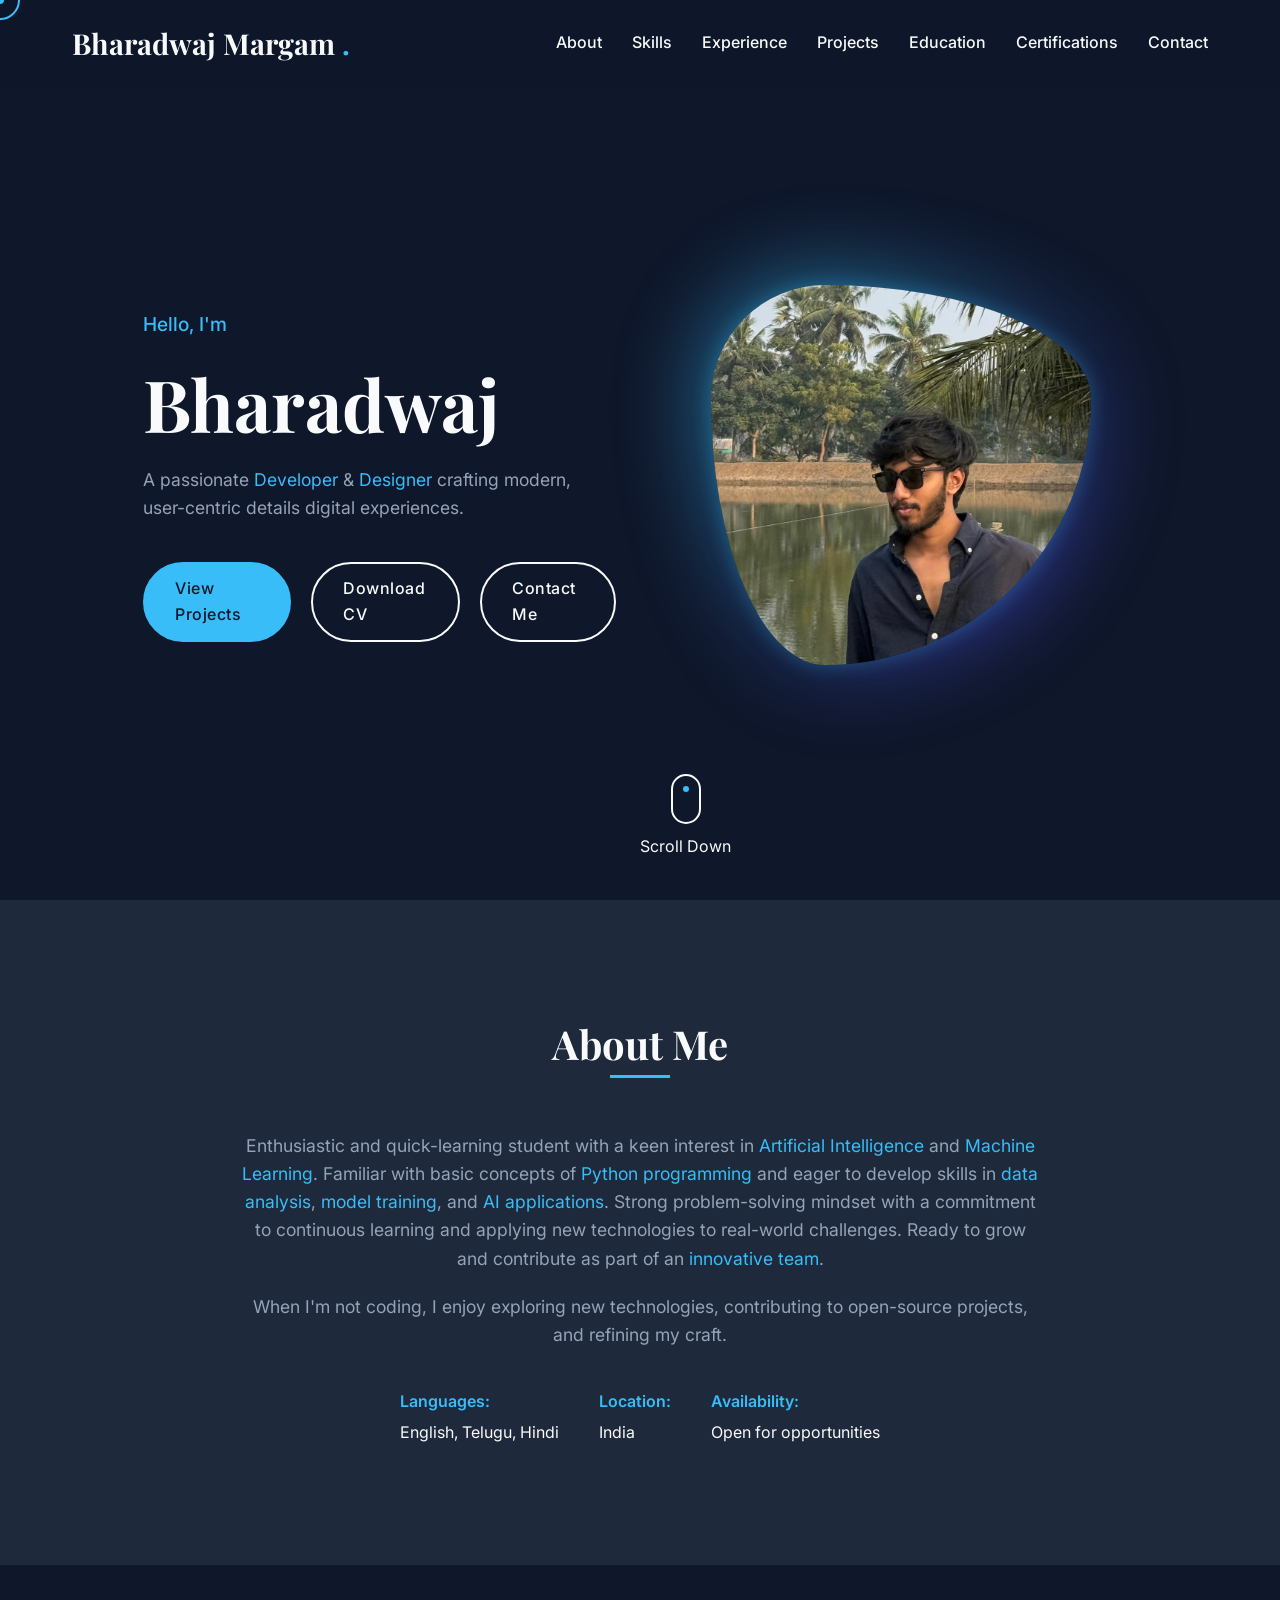
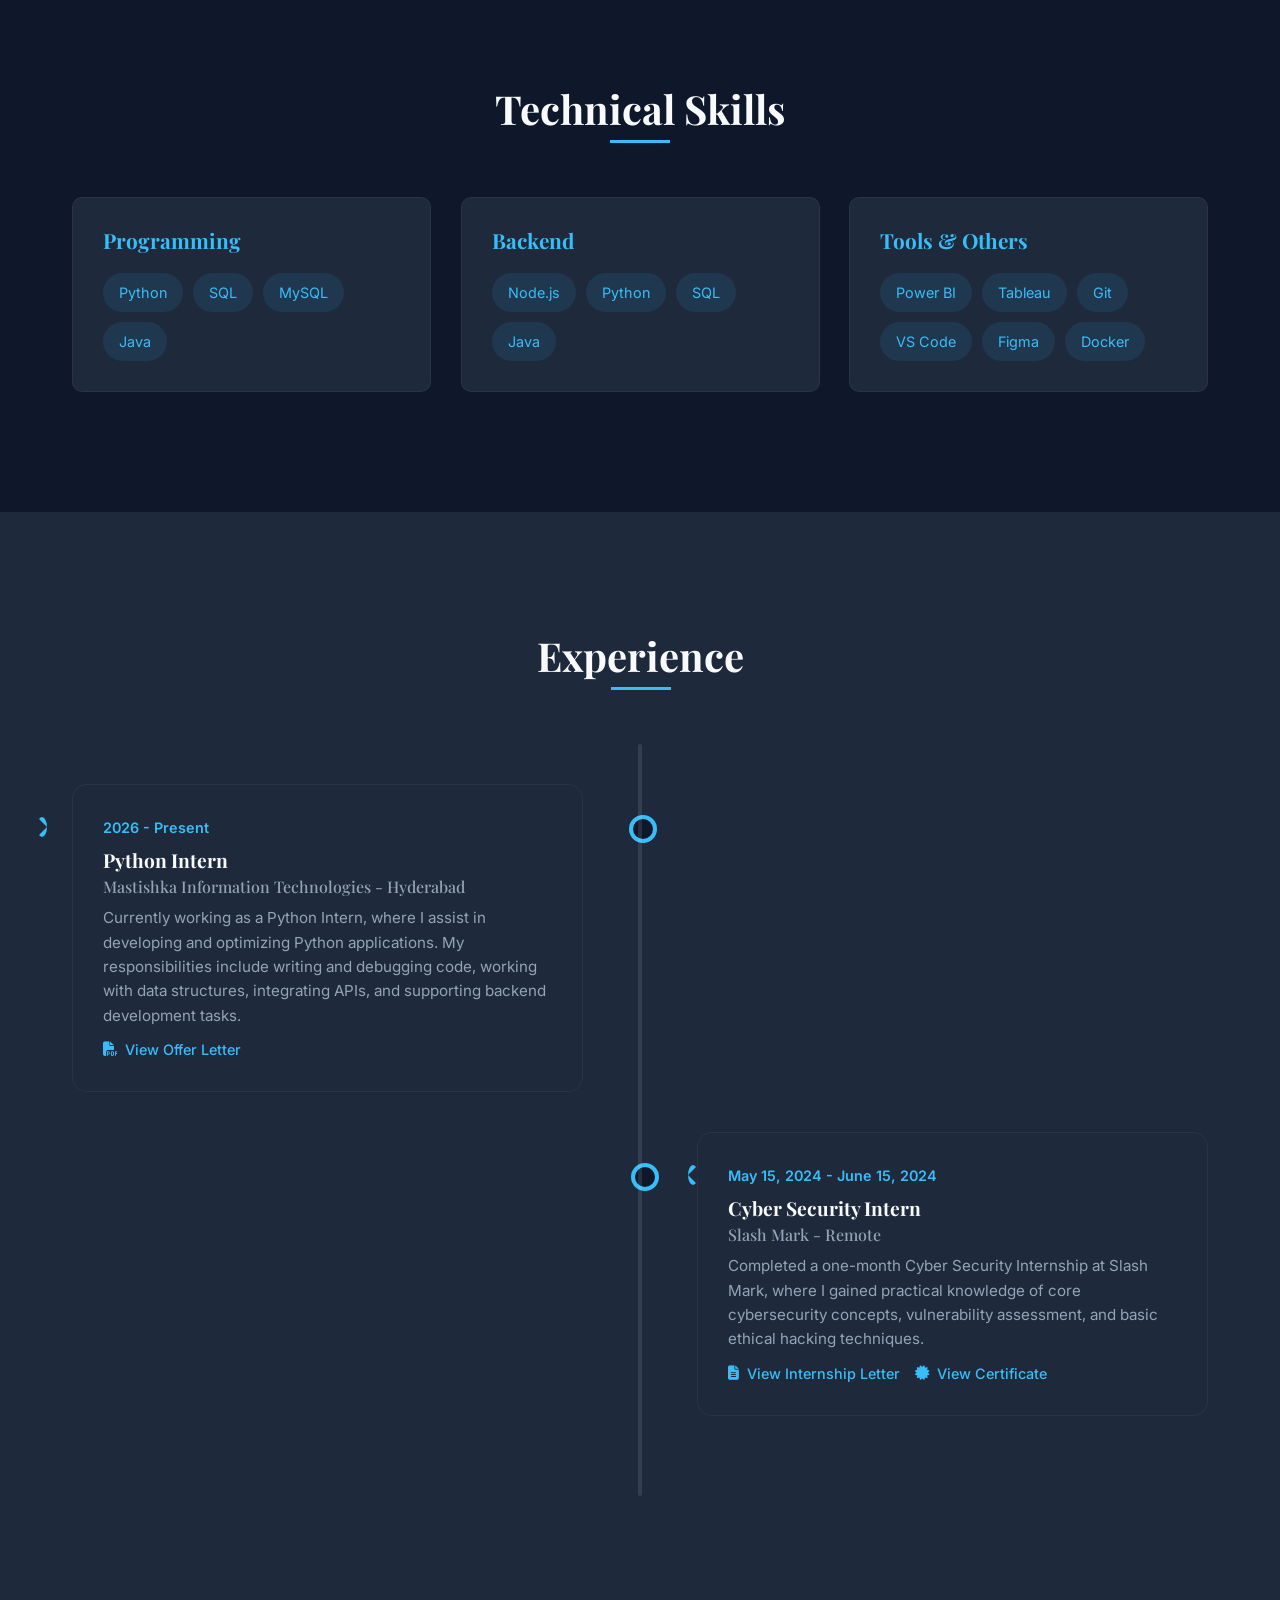
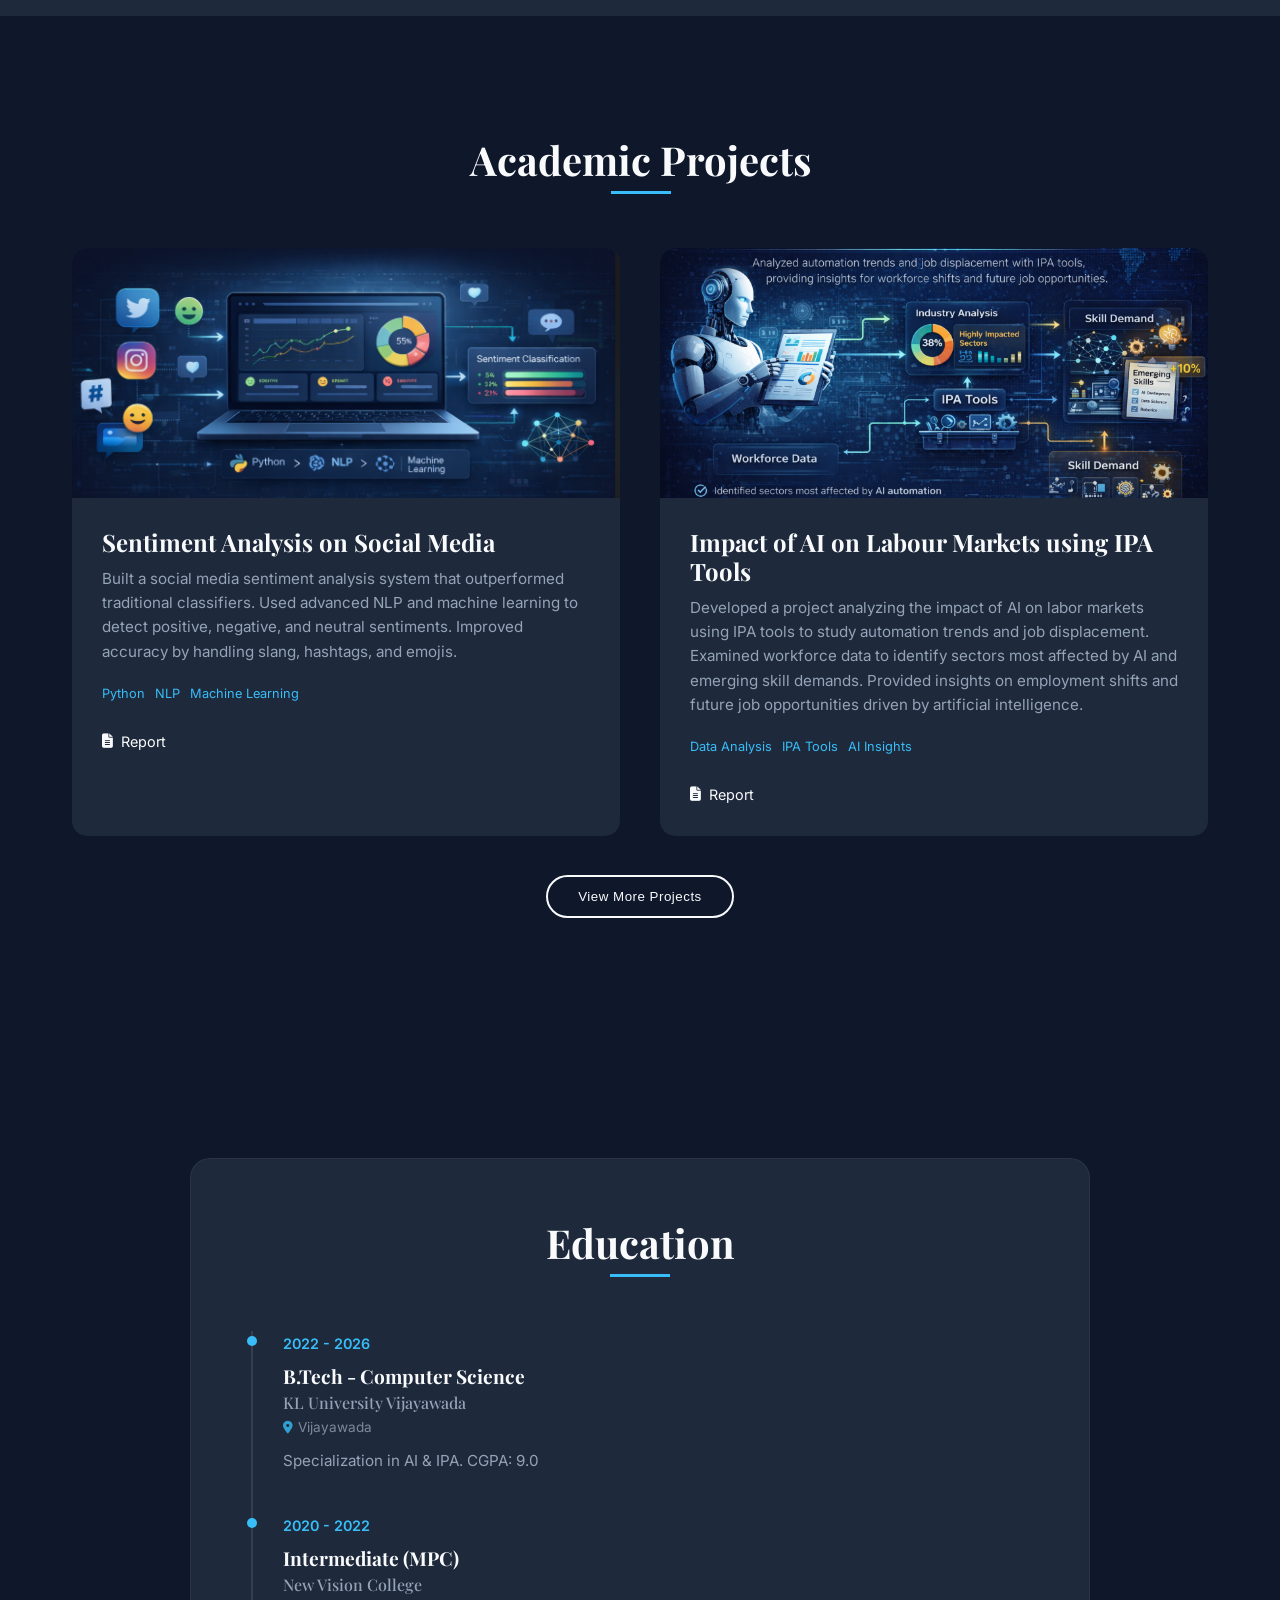
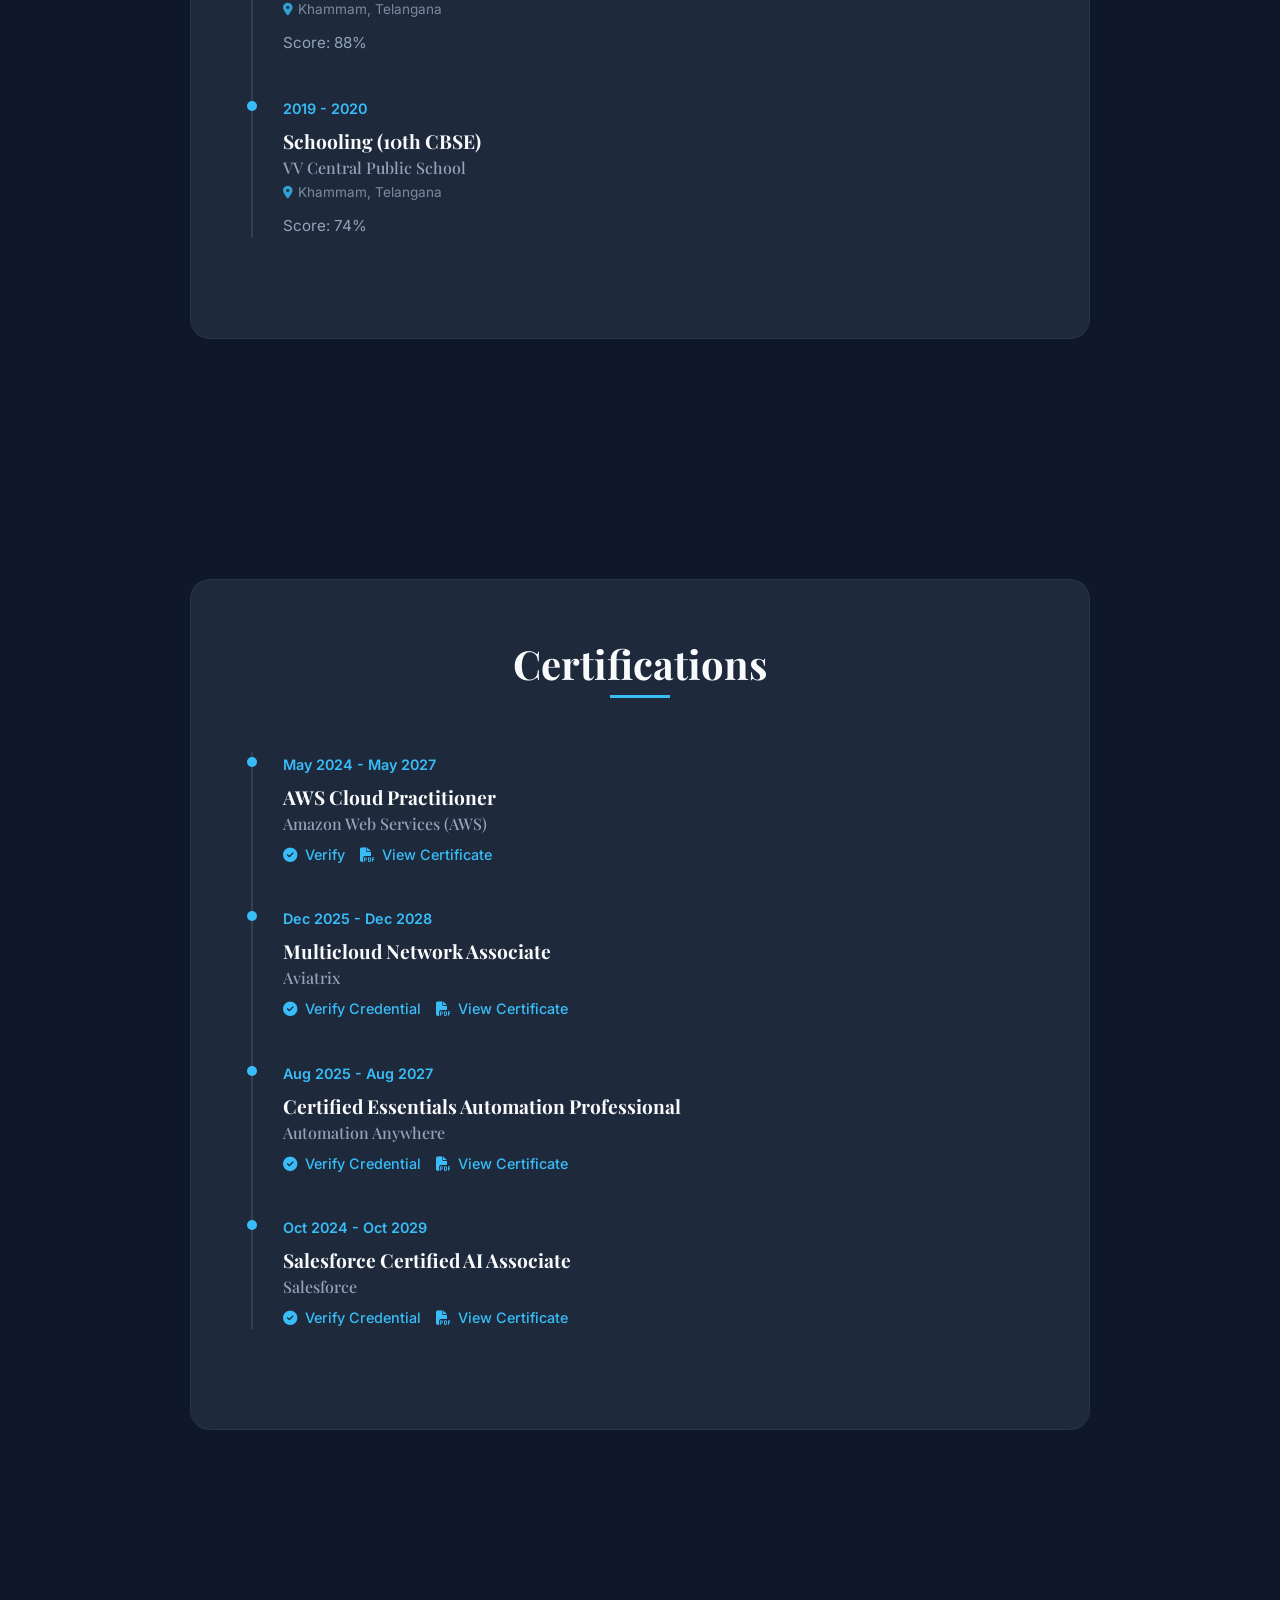
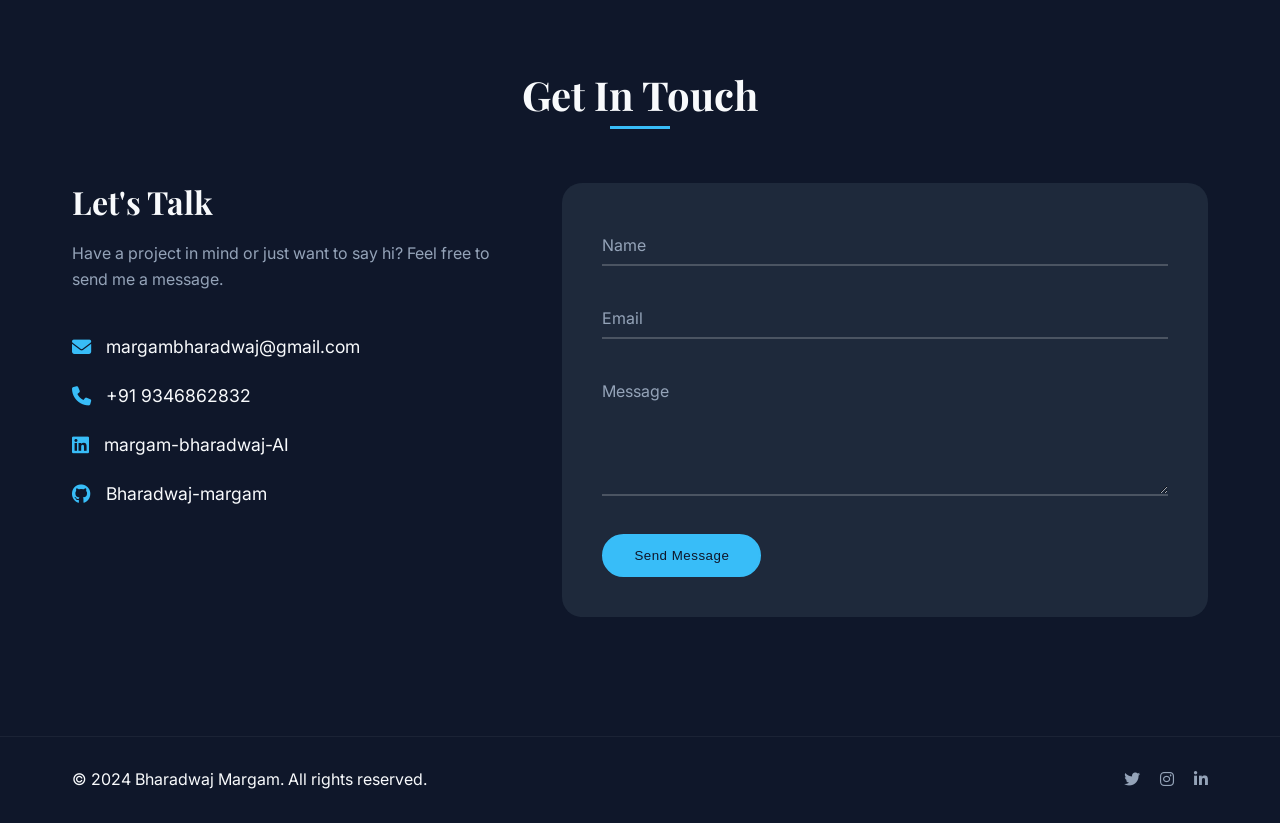
==== index.html @ 5efdd894 "Update mobile responsiveness, spacing, and header sizing" ====
<!DOCTYPE html>
<html lang="en">

<head>
    <meta charset="UTF-8">
    <meta name="viewport" content="width=device-width, initial-scale=1.0">
    <title>Bharadwaj | Portfolio</title>
    <meta name="description" content="Portfolio of Bharadwaj - Web Developer & Designer">

    <!-- Fonts -->
    <link rel="preconnect" href="https://fonts.googleapis.com">
    <link rel="preconnect" href="https://fonts.gstatic.com" crossorigin>
    <link
        href="https://fonts.googleapis.com/css2?family=Inter:wght@300;400;500;600;700&family=Playfair+Display:ital,wght@0,400;0,600;0,700;1,400&display=swap"
        rel="stylesheet">

    <!-- Icons -->
    <link rel="stylesheet" href="https://cdnjs.cloudflare.com/ajax/libs/font-awesome/6.4.0/css/all.min.css">

    <!-- Styles -->
    <link rel="stylesheet" href="style.css">
</head>

<body>
    <!-- Cursor Follower -->
    <div class="cursor-dot" data-cursor-dot></div>
    <div class="cursor-outline" data-cursor-outline></div>

    <!-- Header -->
    <header class="header">
        <div class="container">
            <a href="#hero" class="logo">Bharadwaj Margam <span class="dot">.</span></a>

            <nav class="navbar">
                <ul class="nav-list">
                    <li><a href="#about" class="nav-link">About</a></li>
                    <li><a href="#skills" class="nav-link">Skills</a></li>
                    <li><a href="#experience" class="nav-link">Experience</a></li>
                    <li><a href="#projects" class="nav-link">Projects</a></li>
                    <li><a href="#education" class="nav-link">Education</a></li>
                    <li><a href="#certifications" class="nav-link">Certifications</a></li>
                    <li><a href="#contact" class="nav-link contact-btn">Contact</a></li>
                </ul>
            </nav>

            <button class="menu-toggle" aria-label="Toggle navigation">
                <span class="bar"></span>
                <span class="bar"></span>
                <span class="bar"></span>
            </button>
        </div>
    </header>

    <main>
        <!-- Hero Section -->
        <section id="hero" class="hero section">
            <div class="container">
                <div class="hero-content animate-on-scroll">
                    <p class="hero-subtitle">Hello, I'm</p>
                    <h1 class="hero-title">Bharadwaj</h1>
                    <p class="hero-description">
                        A passionate <span class="highlight">Developer</span> & <span class="highlight">Designer</span>
                        crafting modern, user-centric details digital experiences.
                    </p>
                    <div class="hero-buttons">
                        <a href="#projects" class="btn btn-primary">View Projects</a>
                        <a href="cv.pdf" download class="btn btn-secondary">Download CV</a>
                        <a href="#contact" class="btn btn-secondary">Contact Me</a>
                    </div>
                </div>
                <div class="hero-image-wrapper animate-on-scroll delay-200">
                    <div class="hero-image-container">
                        <div class="hero-shape"></div>
                        <img src="profile.jpg.jpeg" alt="Bharadwaj" class="hero-img">
                    </div>
                </div>
            </div>

            <a href="#about" class="scroll-down animate-on-scroll delay-400">
                <span class="mouse">
                    <span class="wheel"></span>
                </span>
                <span class="text">Scroll Down</span>
            </a>
        </section>

        <!-- About Section -->
        <section id="about" class="about section">
            <div class="container">
                <h2 class="section-title animate-on-scroll">About Me</h2>
                <div class="about-content animate-on-scroll delay-200">
                    <div class="about-text">
                        <p>
                            Enthusiastic and quick-learning student with a keen interest in <span
                                class="highlight">Artificial Intelligence</span> and
                            <span class="highlight">Machine Learning</span>. Familiar with basic concepts of <span
                                class="highlight">Python programming</span> and eager to develop
                            skills in <span class="highlight">data analysis</span>, <span class="highlight">model
                                training</span>, and <span class="highlight">AI applications</span>. Strong
                            problem-solving mindset with a commitment to
                            continuous learning and applying new technologies to real-world challenges. Ready to grow
                            and contribute as part of
                            an <span class="highlight">innovative team</span>.
                        </p>
                        <p>
                            When I'm not coding, I enjoy exploring new technologies, contributing to open-source
                            projects, and refining my craft.
                        </p>

                        <div class="personal-details">
                            <div class="detail-item">
                                <span class="label">Languages:</span>
                                <span class="value">English, Telugu, Hindi</span>
                            </div>
                            <div class="detail-item">
                                <span class="label">Location:</span>
                                <span class="value">India</span>
                            </div>
                            <div class="detail-item">
                                <span class="label">Availability:</span>
                                <span class="value">Open for opportunities</span>
                            </div>
                        </div>
                    </div>
                </div>
            </div>
        </section>

        <!-- Skills Section -->
        <section id="skills" class="skills section">
            <div class="container">
                <h2 class="section-title animate-on-scroll">Technical Skills</h2>
                <div class="skills-grid">
                    <!-- Tech Stack Categories -->
                    <div class="skill-category animate-on-scroll delay-100">
                        <h3>Programming</h3>
                        <div class="skill-tags">
                            <span>Python</span>
                            <span>SQL</span>
                            <span>MySQL</span>
                            <span>Java</span>
                        </div>
                    </div>

                    <div class="skill-category animate-on-scroll delay-200">
                        <h3>Backend</h3>
                        <div class="skill-tags">
                            <span>Node.js</span>
                            <span>Python</span>
                            <span>SQL</span>
                            <span>Java</span>
                        </div>
                    </div>

                    <div class="skill-category animate-on-scroll delay-300">
                        <h3>Tools & Others</h3>
                        <div class="skill-tags">
                            <span>Power BI</span>
                            <span>Tableau</span>
                            <span>Git</span>
                            <span>VS Code</span>
                            <span>Figma</span>
                            <span>Docker</span>
                        </div>
                    </div>
                </div>
            </div>
        </section>

        <!-- Experience Section -->
        <section id="experience" class="experience section">
            <div class="container">
                <h2 class="section-title animate-on-scroll">Experience</h2>
                <div class="timeline centered-timeline">
                    <!-- Experience 1 -->
                    <div class="timeline-item left animate-on-scroll delay-100">
                        <span class="year">2026 - Present</span>
                        <h3>Python Intern</h3>
                        <h4>Mastishka Information Technologies - Hyderabad</h4>
                        <p>
                            Currently working as a Python Intern, where I assist in developing and optimizing Python
                            applications. My responsibilities include writing and debugging code, working with data
                            structures, integrating APIs, and supporting backend development tasks.
                        </p>
                        <div class="cert-links">
                            <a href="offer_letter.pdf" target="_blank" class="cert-link"><i class="fas fa-file-pdf"></i>
                                View Offer Letter</a>
                        </div>
                    </div>

                    <!-- Experience 2 -->
                    <div class="timeline-item right animate-on-scroll delay-200">
                        <span class="year">May 15, 2024 - June 15, 2024</span>
                        <h3>Cyber Security Intern</h3>
                        <h4>Slash Mark - Remote</h4>
                        <p>
                            Completed a one-month Cyber Security Internship at Slash Mark, where I gained practical
                            knowledge of core cybersecurity concepts, vulnerability assessment, and basic ethical
                            hacking techniques.
                        </p>
                        <div class="cert-links">
                            <a href="slash_mark_letter.pdf" target="_blank" class="cert-link"><i
                                    class="fas fa-file-alt"></i> View Internship Letter</a>
                            <a href="slash_mark_cert.pdf" target="_blank" class="cert-link"><i
                                    class="fas fa-certificate"></i> View Certificate</a>
                        </div>
                    </div>
                </div>
            </div>
        </section>

        <!-- Projects Section -->
        <section id="projects" class="projects section">
            <div class="container">
                <h2 class="section-title animate-on-scroll">Academic Projects</h2>
                <div class="projects-grid">
                    <!-- Project 1 -->
                    <article class="project-card animate-on-scroll delay-100">
                        <div class="project-image">
                            <img src="sentiment_analysis.png" alt="Sentiment Analysis on Social Media"
                                style="width: 100%; height: 100%; object-fit: cover;">
                        </div>
                        <div class="project-content">
                            <h3>Sentiment Analysis on Social Media</h3>
                            <p>Built a social media sentiment analysis system that outperformed traditional classifiers.
                                Used advanced NLP and machine learning to detect positive, negative, and neutral
                                sentiments. Improved accuracy by handling slang, hashtags, and emojis.</p>
                            <div class="project-tags">
                                <span>Python</span>
                                <span>NLP</span>
                                <span>Machine Learning</span>
                            </div>
                            <div class="project-links">
                                <a href="SENTIMENT_ANALYSIS_REPORT.pdf" target="_blank"><i class="fas fa-file-alt"></i>
                                    Report</a>
                            </div>
                        </div>
                    </article>

                    <!-- Project 2 -->
                    <article class="project-card animate-on-scroll delay-200">
                        <div class="project-image">
                            <img src="ai_labour_markets.png" alt="Impact of AI on Labour Markets"
                                style="width: 100%; height: 100%; object-fit: cover;">
                        </div>
                        <div class="project-content">
                            <h3>Impact of AI on Labour Markets using IPA Tools</h3>
                            <p>Developed a project analyzing the impact of AI on labor markets using IPA tools to study
                                automation trends and job displacement. Examined workforce data to identify sectors most
                                affected by AI and emerging skill demands. Provided insights on employment shifts and
                                future job opportunities driven by artificial intelligence.</p>
                            <div class="project-tags">
                                <span>Data Analysis</span>
                                <span>IPA Tools</span>
                                <span>AI Insights</span>
                            </div>
                            <div class="project-links">
                                <a href="AI_LABOUR_MARKET_REPORT.pdf" target="_blank"><i class="fas fa-file-alt"></i>
                                    Report</a>
                            </div>
                        </div>
                    </article>
                </div>

                <div class="projects-grid hidden-project" style="display: none; margin-top: 40px;">
                    <article class="project-card">
                        <div class="project-image">
                            <img src="pizza_sales.png" alt="Pizza Sales Analysis"
                                style="width: 100%; height: 100%; object-fit: cover;">
                        </div>
                        <div class="project-content">
                            <h3>Pizza Sales Analysis</h3>
                            <p>The Pizza Sales Data Analysis project involves analyzing historical sales data of a pizza
                                restaurant to uncover meaningful insights that can help improve business performance.
                                The project focuses on understanding customer purchasing behavior, identifying
                                best-selling and underperforming pizzas, and analyzing sales trends over time.</p>
                            <div class="project-tags">
                                <span>Data Analysis</span>
                                <span>SQL</span>
                                <span>Power BI</span>
                            </div>
                            <div class="project-links">
                                <a href="https://github.com/Bharadwaj-margam/Pizza_sales-Project/blob/main/pizza_sales%20Project%20Untitled.ipynb?short_path=c11661c"
                                    target="_blank"><i class="fab fa-github"></i> Code</a>
                                <a href="https://github.com/Bharadwaj-margam/Pizza_sales-Project/blob/main/pizza_sales%20Project%20Untitled.ipynb"
                                    target="_blank"><i class="fas fa-external-link-alt"></i> Live Demo</a>
                                <a href="PIZZA_SALES_REPORT.pdf" target="_blank"><i class="fas fa-file-alt"></i>
                                    Report</a>
                            </div>
                        </div>
                    </article>

                    <article class="project-card">
                        <div class="project-image">
                            <img src="student_lms.png" alt="Student Learning Management System"
                                style="width: 100%; height: 100%; object-fit: cover;">
                        </div>
                        <div class="project-content">
                            <h3>Student Learning Management System</h3>
                            <p>Developed a web-based system to manage courses, assignments, and student progress.
                                Implemented user authentication, course enrollment, and performance tracking features.
                                Improved learning efficiency through a centralized academic management platform.</p>
                            <div class="project-tags">
                                <span>Web Development</span>
                                <span>Database</span>
                                <span>EdTech</span>
                            </div>
                            <div class="project-links">
                                <a href="LMS_REPORT.pdf" target="_blank"><i class="fas fa-file-alt"></i> Report</a>
                            </div>
                        </div>
                    </article>

                    <article class="project-card">
                        <div class="project-image">
                            <img src="smart_gallery.png" alt="Smart Art Gallery Platform"
                                style="width: 100%; height: 100%; object-fit: cover;">
                        </div>
                        <div class="project-content">
                            <h3>Smart Art Gallery Platform</h3>
                            <p>Built a platform for artists to upload, showcase, and manage their artwork efficiently.
                                Implemented tagging, search, and automated categorization for art pieces. Enhanced user
                                experience with a virtual gallery view and seamless art discovery.</p>
                            <div class="project-tags">
                                <span>Art Showcase</span>
                                <span>Web App</span>
                                <span>Virtual Gallery</span>
                            </div>
                            <div class="project-links">
                                <a href="ART_GALLERY_REPORT.pdf" target="_blank"><i class="fas fa-file-alt"></i>
                                    Report</a>
                            </div>
                        </div>
                    </article>
                </div>

                <div class="view-more-container" style="text-align: center; margin-top: 40px;">
                    <button id="view-more-btn" class="btn btn-secondary">View More Projects</button>
                </div>
            </div>
        </section>



        <!-- Education Section -->
        <section id="education" class="education section">
            <div class="container">
                <div class="timeline-column animate-on-scroll">
                    <h2 class="section-title">Education</h2>
                    <div class="timeline">
                        <!-- Education 1 -->
                        <div class="timeline-item animate-on-scroll delay-100">
                            <span class="year">2022 - 2026</span>
                            <h3>B.Tech - Computer Science</h3>
                            <h4>KL University Vijayawada</h4>
                            <p class="location"><i class="fas fa-map-marker-alt"></i> Vijayawada</p>
                            <p>Specialization in AI & IPA. CGPA: 9.0</p>
                        </div>
                        <!-- Education 2 -->
                        <div class="timeline-item animate-on-scroll delay-200">
                            <span class="year">2020 - 2022</span>
                            <h3>Intermediate (MPC)</h3>
                            <h4>New Vision College</h4>
                            <p class="location"><i class="fas fa-map-marker-alt"></i> Khammam, Telangana</p>
                            <p>Score: 88%</p>
                        </div>
                        <!-- Education 3 -->
                        <div class="timeline-item animate-on-scroll delay-300">
                            <span class="year">2019 - 2020</span>
                            <h3>Schooling (10th CBSE)</h3>
                            <h4>VV Central Public School</h4>
                            <p class="location"><i class="fas fa-map-marker-alt"></i> Khammam, Telangana</p>
                            <p>Score: 74%</p>
                        </div>
                    </div>
                </div>
            </div>
        </section>

        <!-- Certifications Section -->
        <section id="certifications" class="certifications section">
            <div class="container">
                <div class="timeline-column animate-on-scroll">
                    <h2 class="section-title">Certifications</h2>
                    <div class="timeline">
                        <!-- Certification 1 -->
                        <div class="timeline-item animate-on-scroll delay-100">
                            <span class="year">May 2024 - May 2027</span>
                            <h3>AWS Cloud Practitioner</h3>
                            <h4>Amazon Web Services (AWS)</h4>
                            <div class="cert-links">
                                <a href="https://cp.certmetrics.com/amazon/en/public/verify/credential/c6c848a2570740719a2c722467feaaed"
                                    target="_blank" class="cert-link"><i class="fas fa-check-circle"></i> Verify</a>
                                <a href="aws_cp_certified.pdf" target="_blank" class="cert-link"><i
                                        class="fas fa-file-pdf"></i> View Certificate</a>
                            </div>
                        </div>
                        <!-- Certification 2 -->
                        <div class="timeline-item animate-on-scroll delay-200">
                            <span class="year">Dec 2025 - Dec 2028</span>
                            <h3>Multicloud Network Associate</h3>
                            <h4>Aviatrix</h4>
                            <div class="cert-links">
                                <a href="https://www.credly.com/badges/c0142f70-118c-4c50-8690-8a2f9c6ee730/public_url"
                                    target="_blank" class="cert-link"><i class="fas fa-check-circle"></i> Verify
                                    Credential</a>
                                <a href="aviatrix_cert.pdf" target="_blank" class="cert-link"><i
                                        class="fas fa-file-pdf"></i> View Certificate</a>
                            </div>
                        </div>
                        <!-- Certification 3 -->
                        <div class="timeline-item animate-on-scroll delay-300">
                            <span class="year">Aug 2025 - Aug 2027</span>
                            <h3>Certified Essentials Automation Professional</h3>
                            <h4>Automation Anywhere</h4>
                            <div class="cert-links">
                                <a href="https://certificates.automationanywhere.com/b038eb33-7e8b-4048-ae60-ed82cd5072d7#acc.wagkJs8u"
                                    target="_blank" class="cert-link"><i class="fas fa-check-circle"></i> Verify
                                    Credential</a>
                                <a href="automation_certified.pdf" target="_blank" class="cert-link"><i
                                        class="fas fa-file-pdf"></i> View Certificate</a>
                            </div>
                        </div>
                        <!-- Certification 4 -->
                        <div class="timeline-item animate-on-scroll delay-400">
                            <span class="year">Oct 2024 - Oct 2029</span>
                            <h3>Salesforce Certified AI Associate</h3>
                            <h4>Salesforce</h4>
                            <div class="cert-links">
                                <a href="https://trailhead.salesforce.com/en/credentials/certification-detail-print/?searchString=DgBGEeo8qNAtuAu8kWz2RvPAdtMlp7pa3AmLePeUBlym2turzzZazW0rXLUmHiyg"
                                    target="_blank" class="cert-link"><i class="fas fa-check-circle"></i> Verify
                                    Credential</a>
                                <a href="salesforce_ai_associate.pdf" target="_blank" class="cert-link"><i
                                        class="fas fa-file-pdf"></i> View Certificate</a>
                            </div>
                        </div>
                    </div>
                </div>
            </div>
        </section>

        <!-- Contact Section -->
        <section id="contact" class="contact section">
            <div class="container">
                <h2 class="section-title animate-on-scroll">Get In Touch</h2>
                <div class="contact-wrapper animate-on-scroll delay-200">
                    <div class="contact-info">
                        <h3>Let's Talk</h3>
                        <p>Have a project in mind or just want to say hi? Feel free to send me a message.</p>

                        <div class="contact-links">
                            <a href="mailto:margambharadwaj@gmail.com" class="contact-link">
                                <i class="fas fa-envelope"></i>
                                <span>margambharadwaj@gmail.com</span>
                            </a>
                            <a href="tel:+919346862832" class="contact-link">
                                <i class="fas fa-phone"></i>
                                <span>+91 9346862832</span>
                            </a>
                            <a href="https://www.linkedin.com/in/margam-bharadwaj-AI/" target="_blank"
                                class="contact-link">
                                <i class="fab fa-linkedin"></i>
                                <span>margam-bharadwaj-AI</span>
                            </a>
                            <a href="https://github.com/Bharadwaj-margam" target="_blank" class="contact-link">
                                <i class="fab fa-github"></i>
                                <span>Bharadwaj-margam</span>
                            </a>
                        </div>
                    </div>

                    <form class="contact-form" action="https://formspree.io/f/xaqdjgvn" method="POST">
                        <div class="form-group">
                            <input type="text" id="name" name="name" required>
                            <label for="name">Name</label>
                        </div>
                        <div class="form-group">
                            <input type="email" id="email" name="email" required>
                            <label for="email">Email</label>
                        </div>
                        <div class="form-group">
                            <textarea id="message" name="message" rows="5" required></textarea>
                            <label for="message">Message</label>
                        </div>
                        <button type="submit" class="btn btn-primary">Send Message</button>
                    </form>
                </div>
            </div>
        </section>
    </main>

    <!-- Footer -->
    <footer class="footer">
        <div class="container">
            <p>&copy; 2024 Bharadwaj Margam. All rights reserved.</p>
            <div class="social-links">
                <a href="https://twitter.com/BharadwajMargam" target="_blank"><i class="fab fa-twitter"></i></a>
                <a href="https://www.instagram.com/___spaamss/" target="_blank"><i class="fab fa-instagram"></i></a>
                <a href="https://www.linkedin.com/in/margam-bharadwaj-AI/" target="_blank"><i
                        class="fab fa-linkedin-in"></i></a>
            </div>
        </div>
    </footer>

    <script src="script.js"></script>
</body>

</html>
---- style.css ----
/* Global Variables */
:root {
    --bg-color: #0F172A;
    --bg-alt-color: #1E293B;
    --bg-card: #1E293B;
    /* Added explicit card bg */
    --text-primary: #F8FAFC;
    --text-secondary: #94A3B8;
    --accent-color: #38BDF8;
    /* Sky Blue */
    --accent-hover: #0EA5E9;
    --gold: #F59E0B;

    --font-heading: 'Playfair Display', serif;
    --font-body: 'Inter', sans-serif;

    --transition: all 0.3s ease;

    --container-width: 1200px;
    --section-padding: 120px 0;
    /* Increased whitespace */

    /* Modern Shadows */
    --shadow-sm: 0 4px 6px -1px rgba(0, 0, 0, 0.3);
    --shadow-md: 0 10px 15px -3px rgba(0, 0, 0, 0.3);
    --shadow-lg: 0 25px 50px -12px rgba(0, 0, 0, 0.4);
    --shadow-glow: 0 0 20px rgba(56, 189, 248, 0.15);
}

/* Reset & Base Styles */
* {
    margin: 0;
    padding: 0;
    box-sizing: border-box;
    scroll-behavior: smooth;
}

body {
    background-color: var(--bg-color);
    color: var(--text-primary);
    font-family: var(--font-body);
    line-height: 1.6;
    overflow-x: hidden;
    width: 100%;
    cursor: none;
    /* Custom cursor */
}

a {
    text-decoration: none;
    color: inherit;
    transition: var(--transition);
}

ul {
    list-style: none;
}

img {
    max-width: 100%;
    height: auto;
}

.container {
    max-width: var(--container-width);
    margin: 0 auto;
    padding: 0 2rem;
}

.section {
    padding: var(--section-padding);
}

.highlight {
    color: var(--accent-color);
}

/* Custom Cursor */
.cursor-dot,
.cursor-outline {
    position: fixed;
    top: 0;
    left: 0;
    transform: translate(-50%, -50%);
    border-radius: 50%;
    z-index: 9999;
    pointer-events: none;
}

.cursor-dot {
    width: 8px;
    height: 8px;
    background-color: var(--accent-color);
}

.cursor-outline {
    width: 40px;
    height: 40px;
    border: 2px solid var(--accent-color);
    transition: width 0.2s, height 0.2s, background-color 0.2s;
}

body:hover .cursor-outline {
    opacity: 0.5;
}

/* Typography */
h1,
h2,
h3,
h4 {
    font-family: var(--font-heading);
    color: var(--text-primary);
    line-height: 1.2;
}

.section-title {
    font-size: 2.5rem;
    text-align: center;
    margin: 0 auto 4rem;
    position: relative;
    width: fit-content;
    display: block;
}

.section-title::after {
    content: '';
    position: absolute;
    bottom: -10px;
    left: 50%;
    transform: translateX(-50%);
    width: 60px;
    height: 3px;
    background-color: var(--accent-color);
}

.btn {
    display: inline-block;
    padding: 12px 30px;
    border-radius: 50px;
    font-weight: 500;
    letter-spacing: 0.5px;
    transition: var(--transition);
    cursor: pointer;
    /* Fallback */
}

.btn-primary {
    background-color: var(--accent-color);
    color: var(--bg-color);
    border: 2px solid var(--accent-color);
}

.btn-primary:hover {
    background-color: transparent;
    color: var(--accent-color);
}

.btn-secondary {
    background-color: transparent;
    color: var(--text-primary);
    border: 2px solid var(--text-primary);
}

.btn-secondary:hover {
    background-color: var(--text-primary);
    color: var(--bg-color);
}

/* Header & Nav */
.header {
    position: fixed;
    top: 0;
    left: 0;
    width: 100%;
    padding: 20px 0;
    z-index: 1000;
    background-color: rgba(15, 23, 42, 0.9);
    backdrop-filter: blur(10px);
    transition: var(--transition);
}

.header .container {
    display: flex;
    justify-content: space-between;
    align-items: center;
}

.logo {
    font-size: 1.8rem;
    font-weight: 700;
    font-family: var(--font-heading);
}

.logo .dot {
    color: var(--accent-color);
}

.nav-list {
    display: flex;
    gap: 30px;
}

.nav-link {
    font-size: 1rem;
    font-weight: 500;
    position: relative;
}

.nav-link::after {
    content: '';
    position: absolute;
    bottom: -5px;
    left: 0;
    width: 0;
    height: 2px;
    background-color: var(--accent-color);
    transition: var(--transition);
}

.nav-link:hover::after,
.nav-link.active::after {
    width: 100%;
}

.menu-toggle {
    display: none;
    flex-direction: column;
    gap: 6px;
    background: none;
    border: none;
    cursor: pointer;
}

.bar {
    width: 25px;
    height: 3px;
    background-color: var(--text-primary);
    transition: var(--transition);
}

/* Hero Section */
.hero {
    min-height: 100vh;
    height: auto;
    display: flex;
    align-items: center;
    position: relative;
    padding-top: 100px;
    padding-bottom: 50px;
    /* Header height */
}

.hero .container {
    display: flex;
    align-items: center;
    justify-content: space-between;
    gap: 50px;
}

.hero-content {
    flex: 1;
}

.hero-subtitle {
    color: var(--accent-color);
    font-size: 1.2rem;
    margin-bottom: 20px;
    font-weight: 500;
}

.hero-title {
    font-size: 4.5rem;
    margin-bottom: 20px;
}

.hero-description {
    color: var(--text-secondary);
    font-size: 1.1rem;
    margin-bottom: 40px;
    max-width: 500px;
}

.hero-buttons {
    display: flex;
    gap: 20px;
}

.hero-image-wrapper {
    flex: 1;
    display: flex;
    justify-content: center;
    align-items: center;
    position: relative;
}

.hero-image-container {
    position: relative;
    width: 400px;
    height: 400px;
    display: flex;
    justify-content: center;
    align-items: center;
}

.hero-img {
    width: 380px;
    height: 380px;
    object-fit: cover;
    border-radius: 30% 70% 70% 30% / 30% 30% 70% 70%;
    z-index: 2;
    box-shadow: 0 0 20px rgba(56, 189, 248, 0.3);
    animation: morph-img 8s ease-in-out infinite;
    position: relative;
}

.hero-shape {
    position: absolute;
    width: 420px;
    height: 420px;
    background: radial-gradient(circle at 30% 30%, var(--accent-color), transparent 70%),
        radial-gradient(circle at 70% 70%, #4F46E5, transparent 70%);
    border-radius: 30% 70% 70% 30% / 30% 30% 70% 70%;
    filter: blur(40px);
    opacity: 0.6;
    animation: morph 8s ease-in-out infinite;
    z-index: 1;
}

@keyframes morph {
    0% {
        border-radius: 30% 70% 70% 30% / 30% 30% 70% 70%;
    }

    50% {
        border-radius: 70% 30% 30% 70% / 70% 70% 30% 30%;
    }

    100% {
        border-radius: 30% 70% 70% 30% / 30% 30% 70% 70%;
    }
}

@keyframes morph-img {
    0% {
        border-radius: 30% 70% 70% 30% / 30% 30% 70% 70%;
    }

    50% {
        border-radius: 70% 30% 30% 70% / 70% 70% 30% 30%;
    }

    100% {
        border-radius: 30% 70% 70% 30% / 30% 30% 70% 70%;
    }
}

.scroll-down {
    position: absolute;
    bottom: 40px;
    left: 50%;
    transform: translateX(-50%);
    display: flex;
    flex-direction: column;
    align-items: center;
    gap: 10px;
    opacity: 0.7;
}

.mouse {
    width: 30px;
    height: 50px;
    border: 2px solid var(--text-primary);
    border-radius: 20px;
    position: relative;
}

.wheel {
    width: 6px;
    height: 6px;
    background-color: var(--accent-color);
    border-radius: 50%;
    position: absolute;
    top: 10px;
    left: 50%;
    transform: translateX(-50%);
    animation: scroll 1.5s infinite;
}

@keyframes scroll {
    0% {
        top: 10px;
        opacity: 1;
    }

    100% {
        top: 30px;
        opacity: 0;
    }
}

/* About Section */
.about {
    background-color: var(--bg-alt-color);
}

.about-content {
    display: flex;
    justify-content: center;
    text-align: center;
}

.about-text {
    max-width: 800px;
}

.about-text p {
    margin-bottom: 20px;
    color: var(--text-secondary);
    font-size: 1.1rem;
}

.personal-details {
    margin-top: 40px;
    display: flex;
    justify-content: center;
    gap: 40px;
    flex-wrap: wrap;
}

.detail-item {
    text-align: left;
}

.detail-item .label {
    display: block;
    color: var(--accent-color);
    font-weight: 600;
    margin-bottom: 5px;
}

.detail-item .value {
    color: var(--text-primary);
}

/* Skills Section */
.skills-grid {
    display: grid;
    grid-template-columns: repeat(auto-fit, minmax(300px, 1fr));
    gap: 30px;
}

.skill-category {
    background-color: var(--bg-alt-color);
    padding: 30px;
    border-radius: 10px;
    border: 1px solid rgba(255, 255, 255, 0.05);
    transition: var(--transition);
}

.skill-category:hover {
    transform: translateY(-5px);
    border-color: var(--accent-color);
}

.skill-category h3 {
    margin-bottom: 20px;
    color: var(--accent-color);
    font-size: 1.3rem;
}

.skill-tags {
    display: flex;
    flex-wrap: wrap;
    gap: 10px;
}

.skill-tags span {
    background-color: rgba(56, 189, 248, 0.1);
    color: var(--accent-color);
    padding: 8px 16px;
    border-radius: 20px;
    font-size: 0.9rem;
}

/* Projects Section */
.projects-grid {
    display: grid;
    grid-template-columns: repeat(auto-fit, minmax(min(100%, 350px), 1fr));
    gap: 40px;
}

.project-card {
    background-color: var(--bg-alt-color);
    border-radius: 15px;
    overflow: hidden;
    transition: var(--transition);
}

.project-card:hover {
    transform: translateY(-10px);
    box-shadow: 0 20px 30px rgba(0, 0, 0, 0.2);
}

.project-image {
    height: 250px;
    background-color: #2D3748;
    display: flex;
    align-items: center;
    justify-content: center;
    color: var(--text-secondary);
}

.project-content {
    padding: 30px;
}

.project-content h3 {
    font-size: 1.5rem;
    margin-bottom: 10px;
}

.project-content p {
    color: var(--text-secondary);
    margin-bottom: 20px;
    font-size: 0.95rem;
}

.project-tags {
    display: flex;
    gap: 10px;
    margin-bottom: 25px;
}

.project-tags span {
    font-size: 0.8rem;
    color: var(--accent-color);
}

.project-links {
    display: flex;
    gap: 20px;
}

.project-links a {
    color: var(--text-primary);
    font-size: 0.9rem;
    display: flex;
    align-items: center;
    gap: 8px;
}

.project-links a:hover {
    color: var(--accent-color);
}

/* Experience & Education */
.experience {
    background-color: var(--bg-alt-color);
}

.timeline-column {
    background-color: var(--bg-alt-color);
    padding: 60px;
    border-radius: 20px;
    border: 1px solid rgba(255, 255, 255, 0.05);
    transition: var(--transition);
    max-width: 900px;
    margin: 0 auto;
}

.timeline-column:hover {
    border-color: var(--accent-color);
    transform: translateY(-5px);
}

.timeline {
    position: relative;
    border-left: 2px solid rgba(255, 255, 255, 0.1);
    padding-left: 30px;
    margin-top: 30px;
}

.timeline-item {
    margin-bottom: 40px;
    position: relative;
}

.timeline-item::before {
    content: '';
    position: absolute;
    left: -36px;
    top: 5px;
    width: 10px;
    height: 10px;
    background-color: var(--accent-color);
    border-radius: 50%;
}

.timeline-item .year {
    display: inline-block;
    color: var(--accent-color);
    margin-bottom: 10px;
    font-size: 0.9rem;
    font-weight: 600;
}

.timeline-item h3 {
    font-size: 1.2rem;
    margin-bottom: 5px;
}

.timeline-item h4 {
    color: var(--text-secondary);
    font-size: 1rem;
    font-weight: 500;
    margin-bottom: 10px;
}

.timeline-item p {
    color: var(--text-secondary);
    font-size: 0.95rem;
}

.cert-links {
    display: flex;
    gap: 15px;
    margin-top: 10px;
}

.cert-link {
    display: inline-flex;
    align-items: center;
    gap: 8px;
    color: var(--accent-color);
    font-size: 0.9rem;
    font-weight: 500;
    text-decoration: none;
    transition: var(--transition);
}

.cert-link:hover {
    text-decoration: underline;
    opacity: 0.8;
}

/* Contact Section */
.contact-wrapper {
    display: grid;
    grid-template-columns: 1fr 1.5fr;
    gap: 60px;
}

.contact-info h3 {
    font-size: 2rem;
    margin-bottom: 20px;
}

.contact-info p {
    color: var(--text-secondary);
    margin-bottom: 40px;
}

.contact-links {
    display: flex;
    flex-direction: column;
    gap: 20px;
}

.contact-link {
    display: flex;
    align-items: center;
    gap: 15px;
    font-size: 1.1rem;
    cursor: pointer;
    text-decoration: none;
    color: var(--text-primary);
    transition: var(--transition);
}

.contact-link i {
    color: var(--accent-color);
    font-size: 1.2rem;
    transition: var(--transition);
}

.contact-link span {
    transition: var(--transition);
    border-bottom: 1px solid transparent;
}

.contact-link:hover span {
    color: var(--accent-color);
    border-color: var(--accent-color);
}

.contact-link:hover i {
    transform: scale(1.1);
}

.contact-form {
    background-color: var(--bg-alt-color);
    padding: 40px;
    border-radius: 20px;
}

.form-group {
    position: relative;
    margin-bottom: 30px;
}

.form-group input,
.form-group textarea {
    width: 100%;
    background-color: transparent;
    border: none;
    border-bottom: 2px solid rgba(255, 255, 255, 0.2);
    padding: 10px 0;
    color: var(--text-primary);
    font-family: inherit;
    font-size: 1.1rem;
    font-weight: 500;
    transition: var(--transition);
}

.form-group input:focus,
.form-group textarea:focus {
    outline: none;
    border-color: var(--accent-color);
}

.form-group label {
    position: absolute;
    left: 0;
    top: 10px;
    color: var(--text-secondary);
    font-size: 1rem;
    pointer-events: none;
    transition: var(--transition);
}

.form-group input:focus~label,
.form-group input:valid~label,
.form-group textarea:focus~label,
.form-group textarea:valid~label {
    top: -24px;
    font-size: 0.9rem;
    color: var(--accent-color);
    font-weight: 600;
}

/* Footer */
.footer {
    padding: 30px 0;
    text-align: center;
    border-top: 1px solid rgba(255, 255, 255, 0.05);
}

.footer .container {
    display: flex;
    justify-content: space-between;
    align-items: center;
}

.social-links {
    display: flex;
    gap: 20px;
}

.social-links a {
    color: var(--text-secondary);
    transition: var(--transition);
}

.social-links a:hover {
    color: var(--accent-color);
}

/* Media Queries */
@media (max-width: 991px) {
    .section-title {
        font-size: 2rem;
    }

    .hero-title {
        font-size: 3.5rem;
    }

    .contact-wrapper {
        grid-template-columns: 1fr;
    }
}

@media (max-width: 768px) {
    .menu-toggle {
        display: flex;
        z-index: 1001;
    }

    .navbar {
        position: fixed;
        top: 0;
        right: -100%;
        width: 100%;
        height: 100vh;
        background-color: var(--bg-color);
        display: flex;
        justify-content: center;
        align-items: center;
        transition: var(--transition);
    }

    .navbar.active {
        right: 0;
    }

    .nav-list {
        flex-direction: column;
        align-items: center;
        gap: 40px;
    }

    .nav-link {
        font-size: 1.5rem;
    }

    .menu-toggle.active .bar:nth-child(1) {
        transform: translateY(9px) rotate(45deg);
    }

    .menu-toggle.active .bar:nth-child(2) {
        opacity: 0;
    }

    .menu-toggle.active .bar:nth-child(3) {
        transform: translateY(-9px) rotate(-45deg);
    }

    .hero .container {
        flex-direction: column-reverse;
        justify-content: center;
        text-align: center;
        padding-top: 20px;
        /* Reduced to move image closer to header */
    }

    .hero-title {
        font-size: 2.5rem;
    }

    .hero-subtitle {
        font-size: 1rem;
    }

    .hero-image-wrapper {
        margin-bottom: -15px;
        /* Negative margin to pull text closer */
        margin-top: 10px;
        /* Reduced space above image even more */
    }

    .hero-content {
        margin-top: -10px;
    }

    .hero-image-container {
        width: 280px;
        height: 280px;
    }

    .hero-img {
        width: 260px;
        height: 260px;
    }

    .hero-shape {
        width: 300px;
        height: 300px;
    }

    .hero-buttons {
        flex-direction: column;
        gap: 15px;
        align-items: center;
        width: 100%;
    }

    .hero-buttons .btn {
        width: 80%;
        max-width: 300px;
        text-align: center;
    }

    .logo {
        font-size: 1.4rem;
    }

    .scroll-down {
        display: none;
    }

    .section {
        padding: 60px 0;
    }

    .footer .container {
        flex-direction: column;
        gap: 20px;
    }

    .exp-grid {
        grid-template-columns: 1fr;
        gap: 40px;
    }

    .timeline {
        padding-left: 20px;
    }
}

@keyframes fadeIn {
    from {
        opacity: 0;
        transform: translateY(20px);
    }

    to {
        opacity: 1;
        transform: translateY(0);
    }
}

/* Location details */
.timeline-item .location {
    font-size: 0.85rem;
    color: var(--text-secondary);
    margin-top: -5px;
    margin-bottom: 10px;
    display: flex;
    align-items: center;
    gap: 5px;
    opacity: 0.8;
}

.timeline-item .location i {
    color: var(--accent-color);
    font-size: 0.8rem;
}

/* Centered Timeline (Experience Section) */
.centered-timeline {
    position: relative;
    max-width: 1200px;
    margin: 0 auto;
    padding: 40px 0;
    border-left: none;
    /* Override default timeline border */
}

/* Central Line */
.centered-timeline::after {
    content: '';
    position: absolute;
    width: 4px;
    background-color: rgba(255, 255, 255, 0.1);
    top: 0;
    bottom: 0;
    left: 50%;
    margin-left: -2px;
    border-radius: 2px;
}

/* Timeline Items */
.centered-timeline .timeline-item {
    padding: 30px;
    background-color: var(--bg-alt-color);
    width: 45%;
    position: relative;
    border-radius: 15px;
    border: 1px solid rgba(255, 255, 255, 0.05);
    transition: var(--transition);
}

.centered-timeline .timeline-item:hover {
    transform: translateY(-5px);
    border-color: var(--accent-color);
    box-shadow: 0 10px 20px rgba(0, 0, 0, 0.2);
}

/* Positioning */
.centered-timeline .timeline-item.left {
    left: 0;
}

.centered-timeline .timeline-item.right {
    left: 55%;
}

/* Dots on Central Line */
.centered-timeline .timeline-item::after {
    content: '';
    position: absolute;
    width: 20px;
    height: 20px;
    right: -50px;
    /* Adjust for left items */
    background-color: var(--bg-color);
    border: 4px solid var(--accent-color);
    top: 30px;
    border-radius: 50%;
    z-index: 1;
    transition: var(--transition);
}

.centered-timeline .timeline-item.right::after {
    left: -61px;
    /* Adjust for right items (50px gap + 11px to center on 4px line?) needs tuning */
}

/* Connectors (Arrows) */
.centered-timeline .timeline-item::before {
    content: " ";
    height: 0;
    position: absolute;
    top: 32px;
    width: 0;
    z-index: 1;
    border: medium solid var(--bg-alt-color);
}

.centered-timeline .timeline-item.left::before {
    right: -10px;
    border-width: 10px 0 10px 10px;
    border-color: transparent transparent transparent var(--bg-alt-color);
}

.centered-timeline .timeline-item.right::before {
    left: -10px;
    border-width: 10px 10px 10px 0;
    border-color: transparent var(--bg-alt-color) transparent transparent;
}


/* Fix dot positioning for left/right */
.centered-timeline .timeline-item.left::after {
    right: -11.5%;
    /* Approximate position, needs checking */
}

.centered-timeline .timeline-item.right::after {
    left: -11.5%;
}

/* Better Dot Positioning using calculation */
.centered-timeline .timeline-item.left::after {
    right: -61px;
    /* 50% (center) is 5% away from 45% width. Container width is variable.
                     Let's verify logic: 
                     Gap between items is 10%. Line is at 50%. 
                     Item width 45%. 
                     So gap between item edge and center line is 5%.
                     This is tricky with % positioning for dots.
                     Let's use fixed pixels if possible or calc.
                  */
    right: unset;
    left: 111.1%;
    /* 50 / 45 approx */
}

.centered-timeline .timeline-item.right::after {
    left: -24px;
    /* Hardcode trial */
    right: unset;
    /* Reset */
}

/* Let's try a different approach for dots: stick them to the main container, not the item */
/* Actually, sticking to item is better for responsiveness if we keep % widths. */

/* Refined Dot Positioning */
.centered-timeline .timeline-item::after {
    top: 30px;
    /* Align with arrow */
}

.centered-timeline .timeline-item.left::after {
    left: calc(100% + 5vw - 7px);
    /* 45% + 5% = 50% line. 
                                     But 5vw of container... 
                                     Let's use absolute positioning relative to the line? No. */
    /* Re-think: simple percentage */
    left: 110.8%;
    /* (50 - 45) / 45 * 100 ... no.
                      Distance from left edge of item to center = 50% of container.
                      Item width = 45% of container.
                      So dist = 50/45 = 111.11% of item width.
                   */
    left: 111.1%;
    margin-left: -10px;
    /* Center the 20px dot */
}

.centered-timeline .timeline-item.right::after {
    left: -11.1%;
    /* Distance from left edge of right item to center = -5% of container.
                     -5 / 45 = -11.11%
                  */
    margin-left: -10px;
}


/* Reset Default Timeline Styles */
.centered-timeline .timeline-item h3 {
    margin-top: 0;
}

.centered-timeline .timeline-item .year {
    display: inline-block;
    margin-bottom: 10px;
}

/* Responsive Media Queries */
@media screen and (max-width: 768px) {
    .centered-timeline::after {
        left: 31px;
    }

    .centered-timeline .timeline-item {
        width: 100%;
        padding: 20px;
        padding-left: 60px;
        left: 0 !important;
    }

    .centered-timeline .timeline-item.right {
        left: 0;
    }

    /* Arrows - point left always */
    .centered-timeline .timeline-item::before {
        left: 60px;
        border: medium solid white;
        border-width: 10px 10px 10px 0;
        border-color: transparent var(--bg-alt-color) transparent transparent;
    }

    /* Dots */
    .centered-timeline .timeline-item::after {
        left: 21px !important;
        /* Align with line at 31px center (31 - 10) */
        margin-left: 0;
    }

    /* Modify card appearance for mobile to look like default timeline but with card style */
    .centered-timeline .timeline-item {
        margin-bottom: 30px;
    }
}

/* Scroll Animation Styles */
.animate-on-scroll {
    opacity: 0;
    transform: translateY(30px);
    transition: opacity 0.6s ease-out, transform 0.6s ease-out;
    will-change: opacity, transform;
}

.animate-on-scroll.show {
    opacity: 1;
    transform: translateY(0);
}

/* Staggered Delays */
.delay-100 {
    transition-delay: 100ms;
}

.delay-200 {
    transition-delay: 200ms;
}

.delay-300 {
    transition-delay: 300ms;
}

.delay-400 {
    transition-delay: 400ms;
}

.delay-500 {
    transition-delay: 500ms;
}
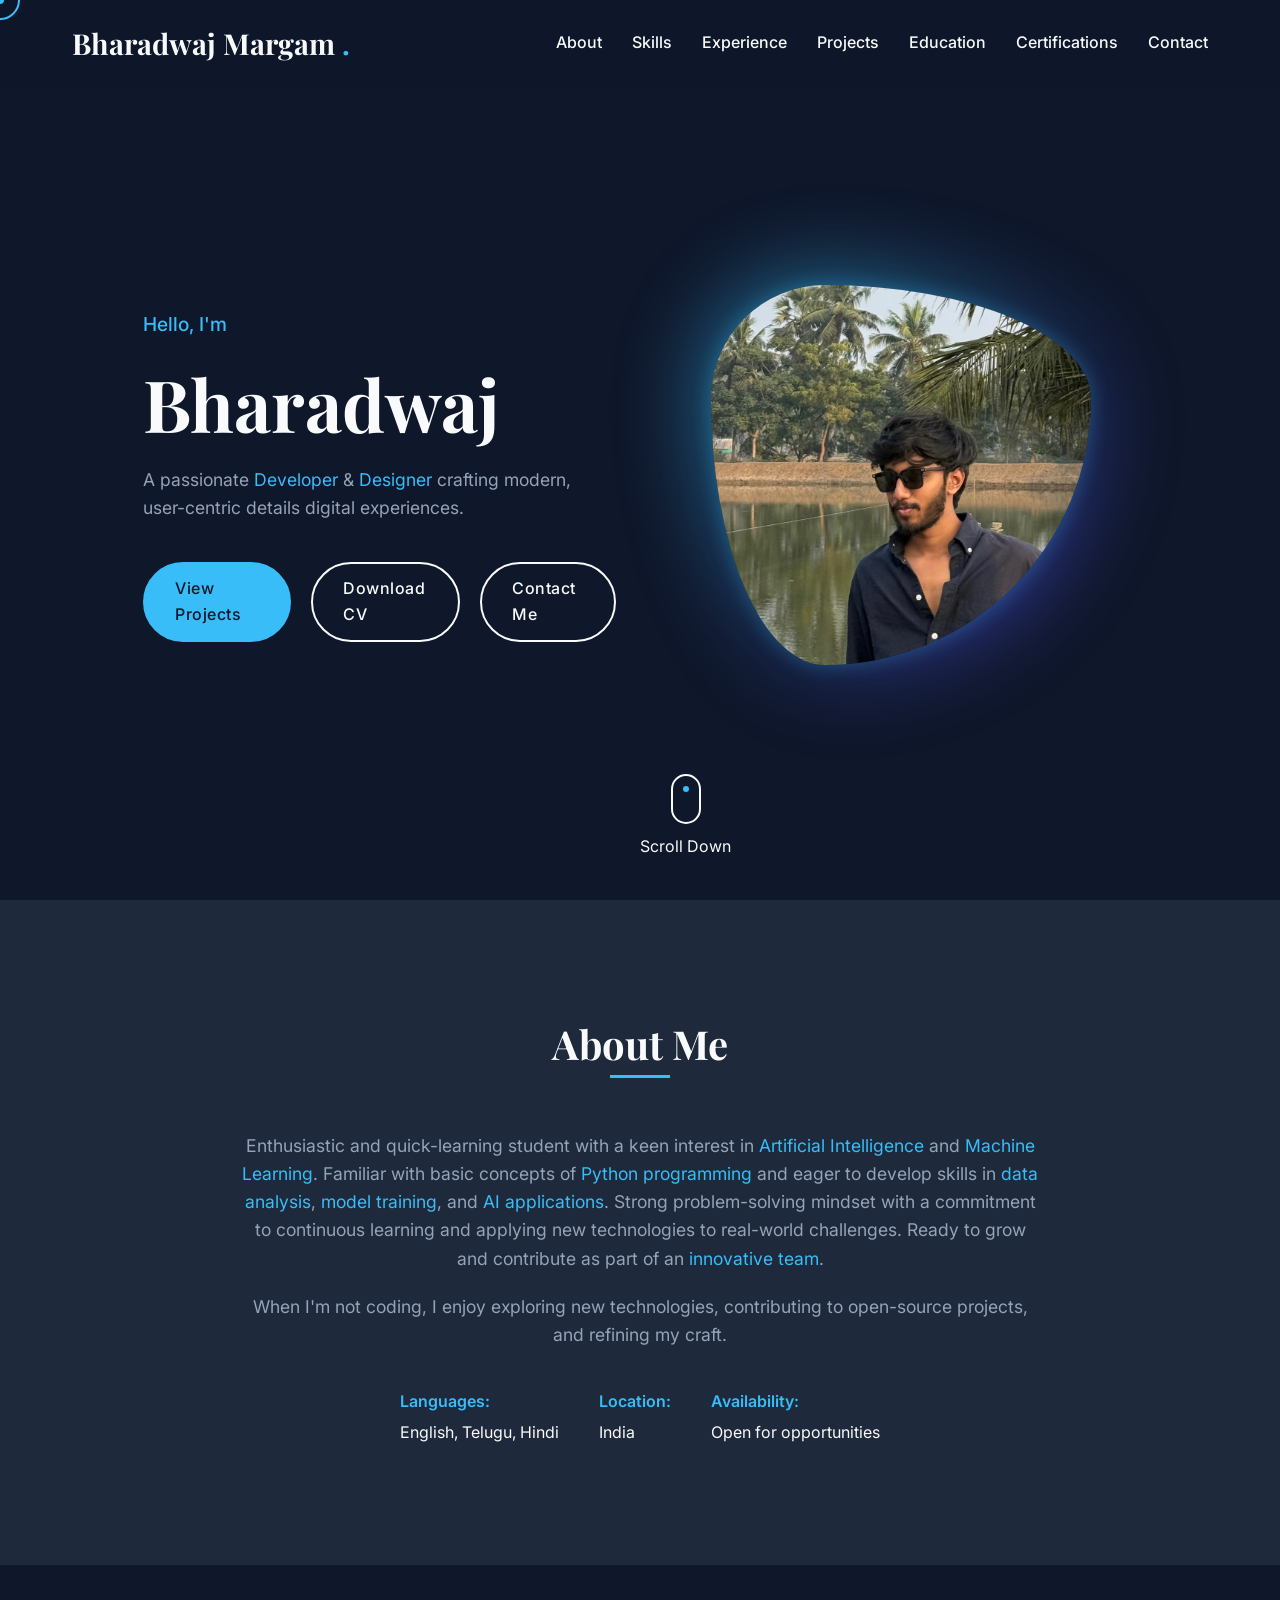
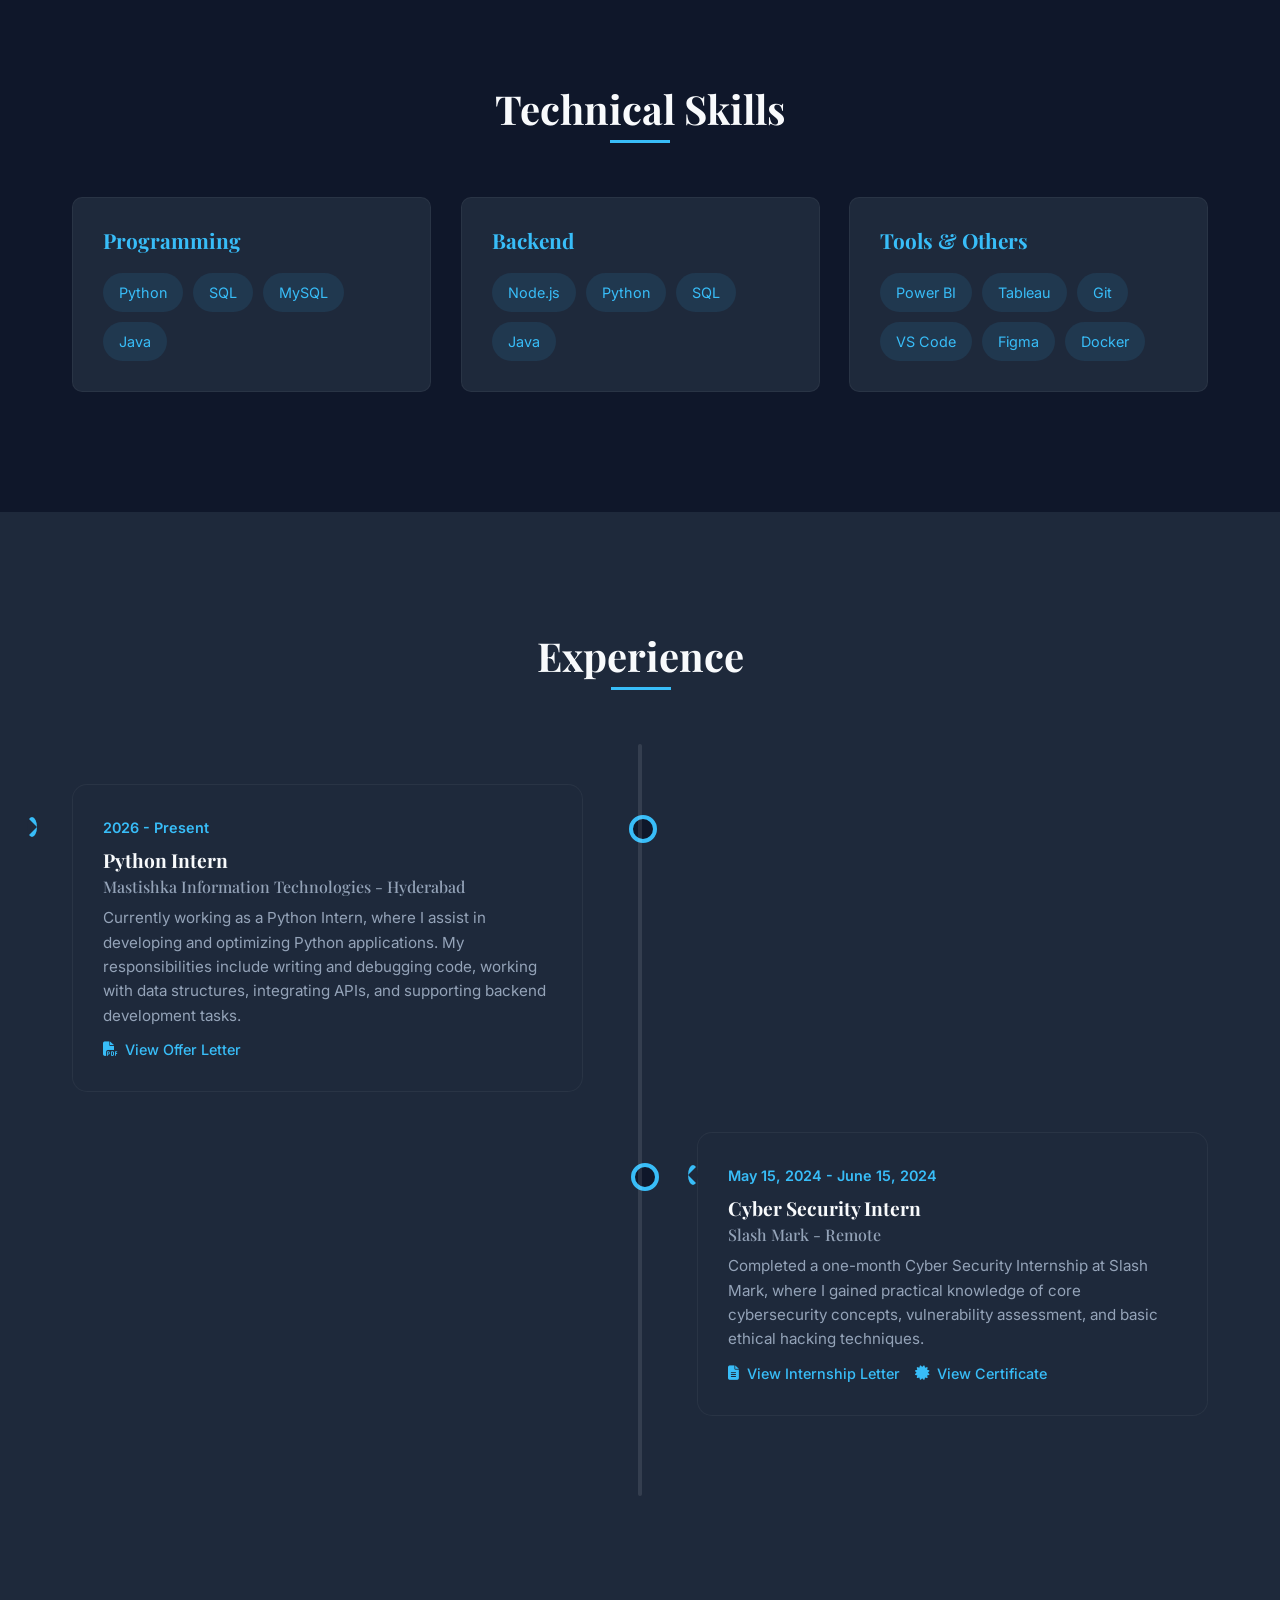
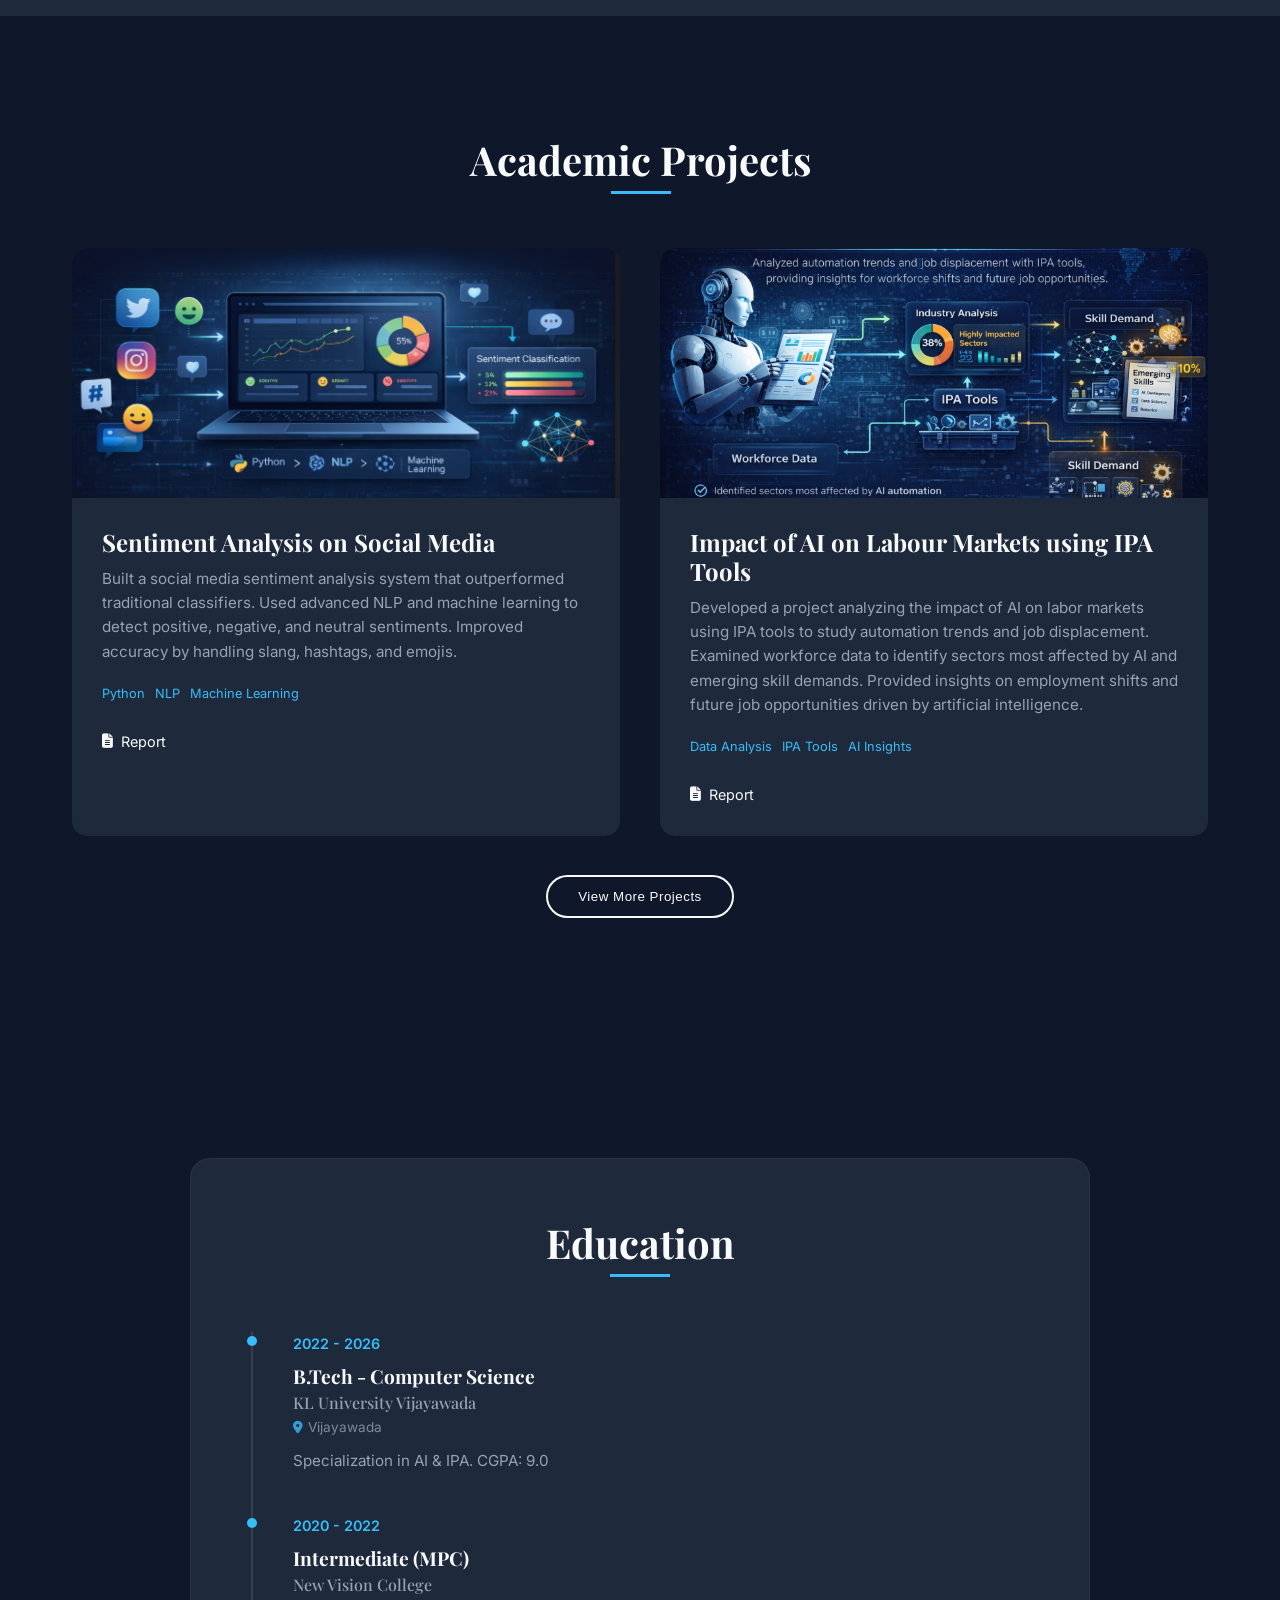
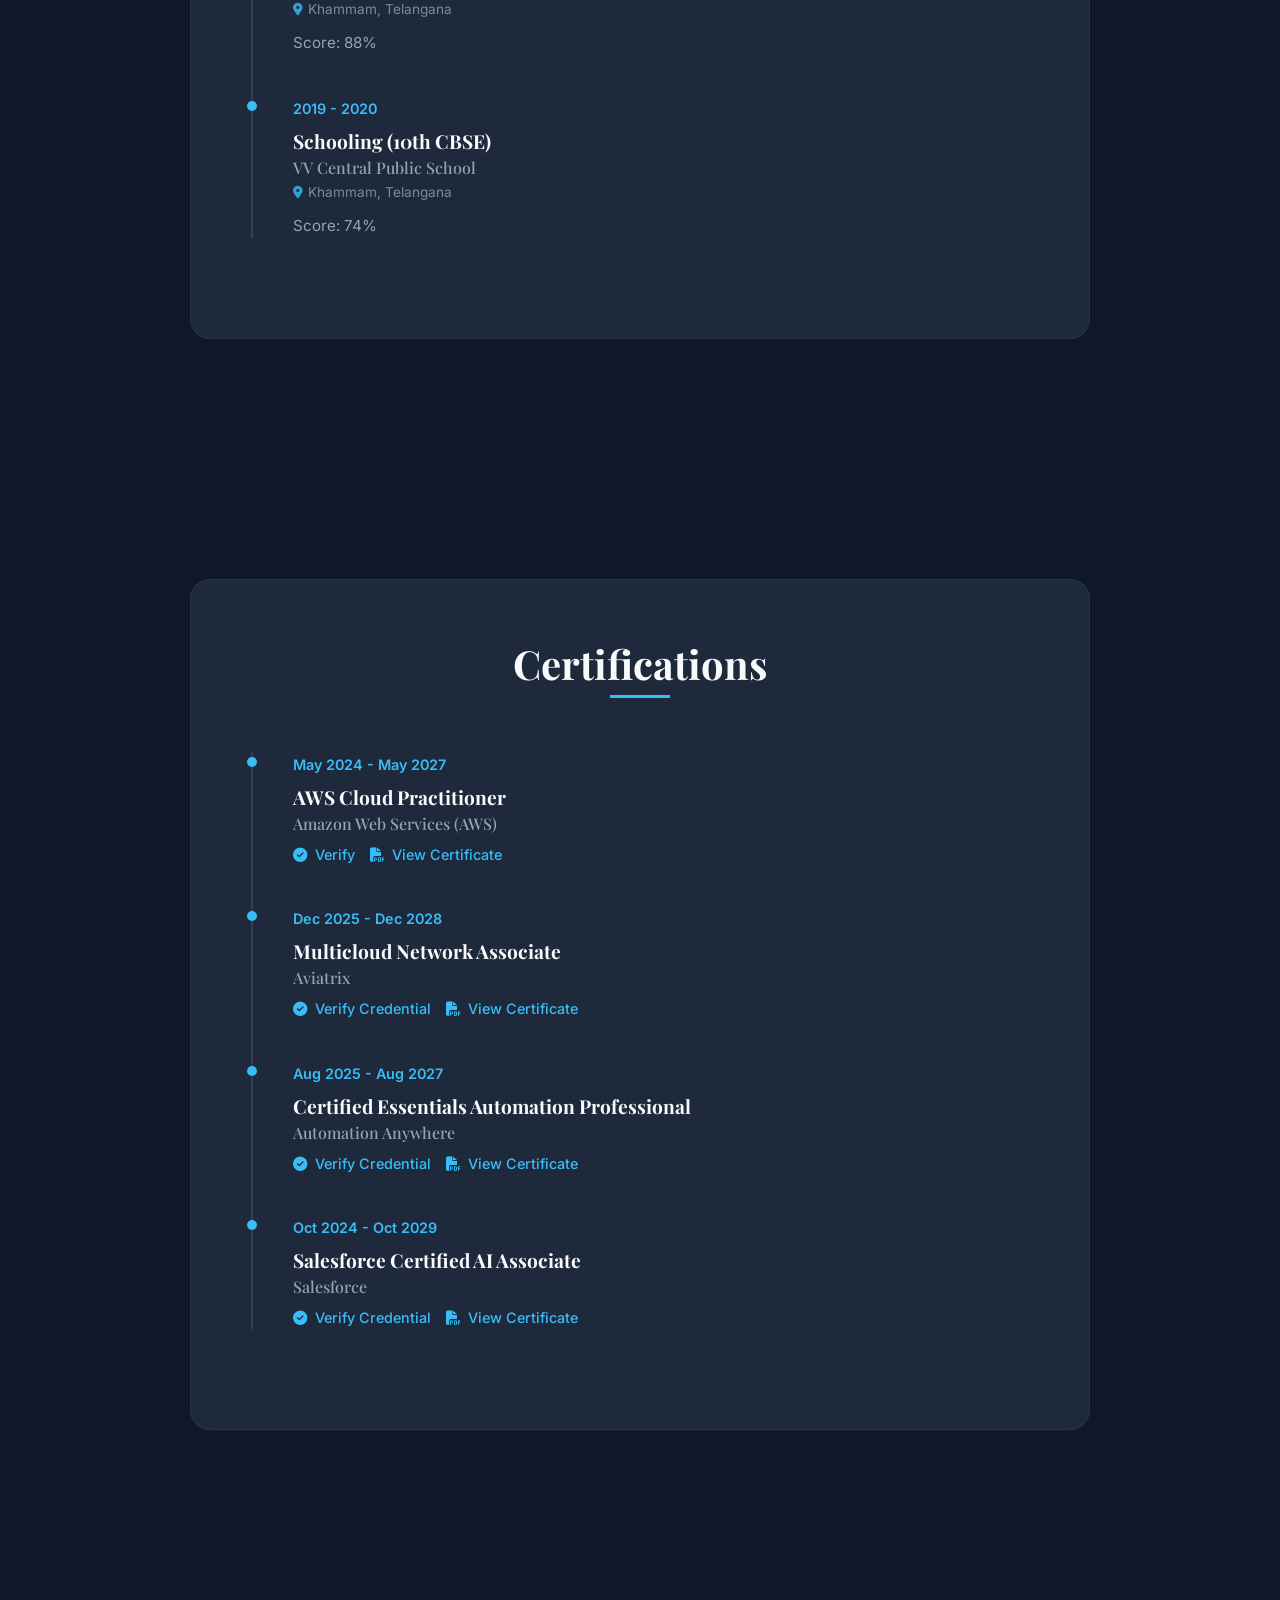
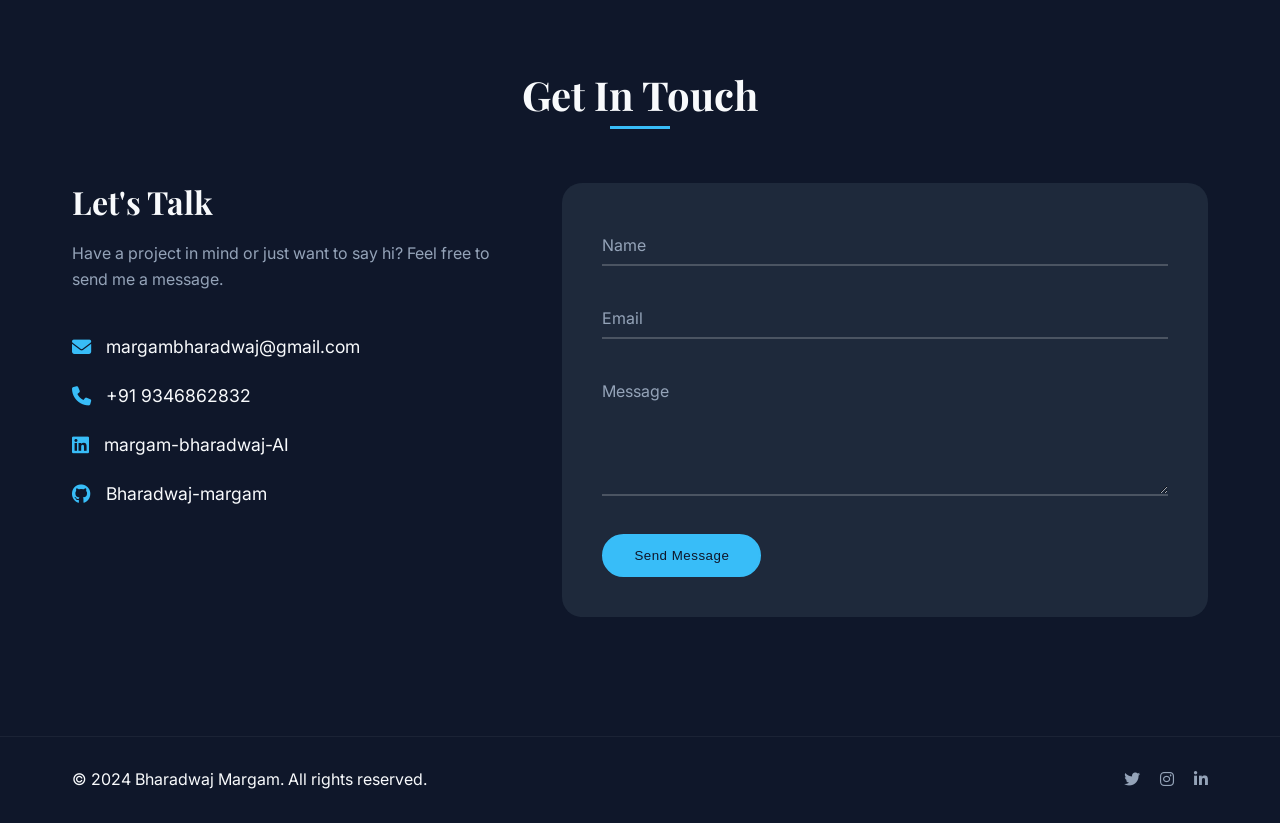
==== commit 73f0976d: "Add files via upload" ====
--- a/index.html
+++ b/index.html
@@ -1,508 +1,508 @@
-<!DOCTYPE html>
-<html lang="en">
-
-<head>
-    <meta charset="UTF-8">
-    <meta name="viewport" content="width=device-width, initial-scale=1.0">
-    <title>Bharadwaj | Portfolio</title>
-    <meta name="description" content="Portfolio of Bharadwaj - Web Developer & Designer">
-
-    <!-- Fonts -->
-    <link rel="preconnect" href="https://fonts.googleapis.com">
-    <link rel="preconnect" href="https://fonts.gstatic.com" crossorigin>
-    <link
-        href="https://fonts.googleapis.com/css2?family=Inter:wght@300;400;500;600;700&family=Playfair+Display:ital,wght@0,400;0,600;0,700;1,400&display=swap"
-        rel="stylesheet">
-
-    <!-- Icons -->
-    <link rel="stylesheet" href="https://cdnjs.cloudflare.com/ajax/libs/font-awesome/6.4.0/css/all.min.css">
-
-    <!-- Styles -->
-    <link rel="stylesheet" href="style.css">
-</head>
-
-<body>
-    <!-- Cursor Follower -->
-    <div class="cursor-dot" data-cursor-dot></div>
-    <div class="cursor-outline" data-cursor-outline></div>
-
-    <!-- Header -->
-    <header class="header">
-        <div class="container">
-            <a href="#hero" class="logo">Bharadwaj Margam <span class="dot">.</span></a>
-
-            <nav class="navbar">
-                <ul class="nav-list">
-                    <li><a href="#about" class="nav-link">About</a></li>
-                    <li><a href="#skills" class="nav-link">Skills</a></li>
-                    <li><a href="#experience" class="nav-link">Experience</a></li>
-                    <li><a href="#projects" class="nav-link">Projects</a></li>
-                    <li><a href="#education" class="nav-link">Education</a></li>
-                    <li><a href="#certifications" class="nav-link">Certifications</a></li>
-                    <li><a href="#contact" class="nav-link contact-btn">Contact</a></li>
-                </ul>
-            </nav>
-
-            <button class="menu-toggle" aria-label="Toggle navigation">
-                <span class="bar"></span>
-                <span class="bar"></span>
-                <span class="bar"></span>
-            </button>
-        </div>
-    </header>
-
-    <main>
-        <!-- Hero Section -->
-        <section id="hero" class="hero section">
-            <div class="container">
-                <div class="hero-content animate-on-scroll">
-                    <p class="hero-subtitle">Hello, I'm</p>
-                    <h1 class="hero-title">Bharadwaj</h1>
-                    <p class="hero-description">
-                        A passionate <span class="highlight">Developer</span> & <span class="highlight">Designer</span>
-                        crafting modern, user-centric details digital experiences.
-                    </p>
-                    <div class="hero-buttons">
-                        <a href="#projects" class="btn btn-primary">View Projects</a>
-                        <a href="cv.pdf" download class="btn btn-secondary">Download CV</a>
-                        <a href="#contact" class="btn btn-secondary">Contact Me</a>
-                    </div>
-                </div>
-                <div class="hero-image-wrapper animate-on-scroll delay-200">
-                    <div class="hero-image-container">
-                        <div class="hero-shape"></div>
-                        <img src="profile.jpg.jpeg" alt="Bharadwaj" class="hero-img">
-                    </div>
-                </div>
-            </div>
-
-            <a href="#about" class="scroll-down animate-on-scroll delay-400">
-                <span class="mouse">
-                    <span class="wheel"></span>
-                </span>
-                <span class="text">Scroll Down</span>
-            </a>
-        </section>
-
-        <!-- About Section -->
-        <section id="about" class="about section">
-            <div class="container">
-                <h2 class="section-title animate-on-scroll">About Me</h2>
-                <div class="about-content animate-on-scroll delay-200">
-                    <div class="about-text">
-                        <p>
-                            Enthusiastic and quick-learning student with a keen interest in <span
-                                class="highlight">Artificial Intelligence</span> and
-                            <span class="highlight">Machine Learning</span>. Familiar with basic concepts of <span
-                                class="highlight">Python programming</span> and eager to develop
-                            skills in <span class="highlight">data analysis</span>, <span class="highlight">model
-                                training</span>, and <span class="highlight">AI applications</span>. Strong
-                            problem-solving mindset with a commitment to
-                            continuous learning and applying new technologies to real-world challenges. Ready to grow
-                            and contribute as part of
-                            an <span class="highlight">innovative team</span>.
-                        </p>
-                        <p>
-                            When I'm not coding, I enjoy exploring new technologies, contributing to open-source
-                            projects, and refining my craft.
-                        </p>
-
-                        <div class="personal-details">
-                            <div class="detail-item">
-                                <span class="label">Languages:</span>
-                                <span class="value">English, Telugu, Hindi</span>
-                            </div>
-                            <div class="detail-item">
-                                <span class="label">Location:</span>
-                                <span class="value">India</span>
-                            </div>
-                            <div class="detail-item">
-                                <span class="label">Availability:</span>
-                                <span class="value">Open for opportunities</span>
-                            </div>
-                        </div>
-                    </div>
-                </div>
-            </div>
-        </section>
-
-        <!-- Skills Section -->
-        <section id="skills" class="skills section">
-            <div class="container">
-                <h2 class="section-title animate-on-scroll">Technical Skills</h2>
-                <div class="skills-grid">
-                    <!-- Tech Stack Categories -->
-                    <div class="skill-category animate-on-scroll delay-100">
-                        <h3>Programming</h3>
-                        <div class="skill-tags">
-                            <span>Python</span>
-                            <span>SQL</span>
-                            <span>MySQL</span>
-                            <span>Java</span>
-                        </div>
-                    </div>
-
-                    <div class="skill-category animate-on-scroll delay-200">
-                        <h3>Backend</h3>
-                        <div class="skill-tags">
-                            <span>Node.js</span>
-                            <span>Python</span>
-                            <span>SQL</span>
-                            <span>Java</span>
-                        </div>
-                    </div>
-
-                    <div class="skill-category animate-on-scroll delay-300">
-                        <h3>Tools & Others</h3>
-                        <div class="skill-tags">
-                            <span>Power BI</span>
-                            <span>Tableau</span>
-                            <span>Git</span>
-                            <span>VS Code</span>
-                            <span>Figma</span>
-                            <span>Docker</span>
-                        </div>
-                    </div>
-                </div>
-            </div>
-        </section>
-
-        <!-- Experience Section -->
-        <section id="experience" class="experience section">
-            <div class="container">
-                <h2 class="section-title animate-on-scroll">Experience</h2>
-                <div class="timeline centered-timeline">
-                    <!-- Experience 1 -->
-                    <div class="timeline-item left animate-on-scroll delay-100">
-                        <span class="year">2026 - Present</span>
-                        <h3>Python Intern</h3>
-                        <h4>Mastishka Information Technologies - Hyderabad</h4>
-                        <p>
-                            Currently working as a Python Intern, where I assist in developing and optimizing Python
-                            applications. My responsibilities include writing and debugging code, working with data
-                            structures, integrating APIs, and supporting backend development tasks.
-                        </p>
-                        <div class="cert-links">
-                            <a href="offer_letter.pdf" target="_blank" class="cert-link"><i class="fas fa-file-pdf"></i>
-                                View Offer Letter</a>
-                        </div>
-                    </div>
-
-                    <!-- Experience 2 -->
-                    <div class="timeline-item right animate-on-scroll delay-200">
-                        <span class="year">May 15, 2024 - June 15, 2024</span>
-                        <h3>Cyber Security Intern</h3>
-                        <h4>Slash Mark - Remote</h4>
-                        <p>
-                            Completed a one-month Cyber Security Internship at Slash Mark, where I gained practical
-                            knowledge of core cybersecurity concepts, vulnerability assessment, and basic ethical
-                            hacking techniques.
-                        </p>
-                        <div class="cert-links">
-                            <a href="slash_mark_letter.pdf" target="_blank" class="cert-link"><i
-                                    class="fas fa-file-alt"></i> View Internship Letter</a>
-                            <a href="slash_mark_cert.pdf" target="_blank" class="cert-link"><i
-                                    class="fas fa-certificate"></i> View Certificate</a>
-                        </div>
-                    </div>
-                </div>
-            </div>
-        </section>
-
-        <!-- Projects Section -->
-        <section id="projects" class="projects section">
-            <div class="container">
-                <h2 class="section-title animate-on-scroll">Academic Projects</h2>
-                <div class="projects-grid">
-                    <!-- Project 1 -->
-                    <article class="project-card animate-on-scroll delay-100">
-                        <div class="project-image">
-                            <img src="sentiment_analysis.png" alt="Sentiment Analysis on Social Media"
-                                style="width: 100%; height: 100%; object-fit: cover;">
-                        </div>
-                        <div class="project-content">
-                            <h3>Sentiment Analysis on Social Media</h3>
-                            <p>Built a social media sentiment analysis system that outperformed traditional classifiers.
-                                Used advanced NLP and machine learning to detect positive, negative, and neutral
-                                sentiments. Improved accuracy by handling slang, hashtags, and emojis.</p>
-                            <div class="project-tags">
-                                <span>Python</span>
-                                <span>NLP</span>
-                                <span>Machine Learning</span>
-                            </div>
-                            <div class="project-links">
-                                <a href="SENTIMENT_ANALYSIS_REPORT.pdf" target="_blank"><i class="fas fa-file-alt"></i>
-                                    Report</a>
-                            </div>
-                        </div>
-                    </article>
-
-                    <!-- Project 2 -->
-                    <article class="project-card animate-on-scroll delay-200">
-                        <div class="project-image">
-                            <img src="ai_labour_markets.png" alt="Impact of AI on Labour Markets"
-                                style="width: 100%; height: 100%; object-fit: cover;">
-                        </div>
-                        <div class="project-content">
-                            <h3>Impact of AI on Labour Markets using IPA Tools</h3>
-                            <p>Developed a project analyzing the impact of AI on labor markets using IPA tools to study
-                                automation trends and job displacement. Examined workforce data to identify sectors most
-                                affected by AI and emerging skill demands. Provided insights on employment shifts and
-                                future job opportunities driven by artificial intelligence.</p>
-                            <div class="project-tags">
-                                <span>Data Analysis</span>
-                                <span>IPA Tools</span>
-                                <span>AI Insights</span>
-                            </div>
-                            <div class="project-links">
-                                <a href="AI_LABOUR_MARKET_REPORT.pdf" target="_blank"><i class="fas fa-file-alt"></i>
-                                    Report</a>
-                            </div>
-                        </div>
-                    </article>
-                </div>
-
-                <div class="projects-grid hidden-project" style="display: none; margin-top: 40px;">
-                    <article class="project-card">
-                        <div class="project-image">
-                            <img src="pizza_sales.png" alt="Pizza Sales Analysis"
-                                style="width: 100%; height: 100%; object-fit: cover;">
-                        </div>
-                        <div class="project-content">
-                            <h3>Pizza Sales Analysis</h3>
-                            <p>The Pizza Sales Data Analysis project involves analyzing historical sales data of a pizza
-                                restaurant to uncover meaningful insights that can help improve business performance.
-                                The project focuses on understanding customer purchasing behavior, identifying
-                                best-selling and underperforming pizzas, and analyzing sales trends over time.</p>
-                            <div class="project-tags">
-                                <span>Data Analysis</span>
-                                <span>SQL</span>
-                                <span>Power BI</span>
-                            </div>
-                            <div class="project-links">
-                                <a href="https://github.com/Bharadwaj-margam/Pizza_sales-Project/blob/main/pizza_sales%20Project%20Untitled.ipynb?short_path=c11661c"
-                                    target="_blank"><i class="fab fa-github"></i> Code</a>
-                                <a href="https://github.com/Bharadwaj-margam/Pizza_sales-Project/blob/main/pizza_sales%20Project%20Untitled.ipynb"
-                                    target="_blank"><i class="fas fa-external-link-alt"></i> Live Demo</a>
-                                <a href="PIZZA_SALES_REPORT.pdf" target="_blank"><i class="fas fa-file-alt"></i>
-                                    Report</a>
-                            </div>
-                        </div>
-                    </article>
-
-                    <article class="project-card">
-                        <div class="project-image">
-                            <img src="student_lms.png" alt="Student Learning Management System"
-                                style="width: 100%; height: 100%; object-fit: cover;">
-                        </div>
-                        <div class="project-content">
-                            <h3>Student Learning Management System</h3>
-                            <p>Developed a web-based system to manage courses, assignments, and student progress.
-                                Implemented user authentication, course enrollment, and performance tracking features.
-                                Improved learning efficiency through a centralized academic management platform.</p>
-                            <div class="project-tags">
-                                <span>Web Development</span>
-                                <span>Database</span>
-                                <span>EdTech</span>
-                            </div>
-                            <div class="project-links">
-                                <a href="LMS_REPORT.pdf" target="_blank"><i class="fas fa-file-alt"></i> Report</a>
-                            </div>
-                        </div>
-                    </article>
-
-                    <article class="project-card">
-                        <div class="project-image">
-                            <img src="smart_gallery.png" alt="Smart Art Gallery Platform"
-                                style="width: 100%; height: 100%; object-fit: cover;">
-                        </div>
-                        <div class="project-content">
-                            <h3>Smart Art Gallery Platform</h3>
-                            <p>Built a platform for artists to upload, showcase, and manage their artwork efficiently.
-                                Implemented tagging, search, and automated categorization for art pieces. Enhanced user
-                                experience with a virtual gallery view and seamless art discovery.</p>
-                            <div class="project-tags">
-                                <span>Art Showcase</span>
-                                <span>Web App</span>
-                                <span>Virtual Gallery</span>
-                            </div>
-                            <div class="project-links">
-                                <a href="ART_GALLERY_REPORT.pdf" target="_blank"><i class="fas fa-file-alt"></i>
-                                    Report</a>
-                            </div>
-                        </div>
-                    </article>
-                </div>
-
-                <div class="view-more-container" style="text-align: center; margin-top: 40px;">
-                    <button id="view-more-btn" class="btn btn-secondary">View More Projects</button>
-                </div>
-            </div>
-        </section>
-
-
-
-        <!-- Education Section -->
-        <section id="education" class="education section">
-            <div class="container">
-                <div class="timeline-column animate-on-scroll">
-                    <h2 class="section-title">Education</h2>
-                    <div class="timeline">
-                        <!-- Education 1 -->
-                        <div class="timeline-item animate-on-scroll delay-100">
-                            <span class="year">2022 - 2026</span>
-                            <h3>B.Tech - Computer Science</h3>
-                            <h4>KL University Vijayawada</h4>
-                            <p class="location"><i class="fas fa-map-marker-alt"></i> Vijayawada</p>
-                            <p>Specialization in AI & IPA. CGPA: 9.0</p>
-                        </div>
-                        <!-- Education 2 -->
-                        <div class="timeline-item animate-on-scroll delay-200">
-                            <span class="year">2020 - 2022</span>
-                            <h3>Intermediate (MPC)</h3>
-                            <h4>New Vision College</h4>
-                            <p class="location"><i class="fas fa-map-marker-alt"></i> Khammam, Telangana</p>
-                            <p>Score: 88%</p>
-                        </div>
-                        <!-- Education 3 -->
-                        <div class="timeline-item animate-on-scroll delay-300">
-                            <span class="year">2019 - 2020</span>
-                            <h3>Schooling (10th CBSE)</h3>
-                            <h4>VV Central Public School</h4>
-                            <p class="location"><i class="fas fa-map-marker-alt"></i> Khammam, Telangana</p>
-                            <p>Score: 74%</p>
-                        </div>
-                    </div>
-                </div>
-            </div>
-        </section>
-
-        <!-- Certifications Section -->
-        <section id="certifications" class="certifications section">
-            <div class="container">
-                <div class="timeline-column animate-on-scroll">
-                    <h2 class="section-title">Certifications</h2>
-                    <div class="timeline">
-                        <!-- Certification 1 -->
-                        <div class="timeline-item animate-on-scroll delay-100">
-                            <span class="year">May 2024 - May 2027</span>
-                            <h3>AWS Cloud Practitioner</h3>
-                            <h4>Amazon Web Services (AWS)</h4>
-                            <div class="cert-links">
-                                <a href="https://cp.certmetrics.com/amazon/en/public/verify/credential/c6c848a2570740719a2c722467feaaed"
-                                    target="_blank" class="cert-link"><i class="fas fa-check-circle"></i> Verify</a>
-                                <a href="aws_cp_certified.pdf" target="_blank" class="cert-link"><i
-                                        class="fas fa-file-pdf"></i> View Certificate</a>
-                            </div>
-                        </div>
-                        <!-- Certification 2 -->
-                        <div class="timeline-item animate-on-scroll delay-200">
-                            <span class="year">Dec 2025 - Dec 2028</span>
-                            <h3>Multicloud Network Associate</h3>
-                            <h4>Aviatrix</h4>
-                            <div class="cert-links">
-                                <a href="https://www.credly.com/badges/c0142f70-118c-4c50-8690-8a2f9c6ee730/public_url"
-                                    target="_blank" class="cert-link"><i class="fas fa-check-circle"></i> Verify
-                                    Credential</a>
-                                <a href="aviatrix_cert.pdf" target="_blank" class="cert-link"><i
-                                        class="fas fa-file-pdf"></i> View Certificate</a>
-                            </div>
-                        </div>
-                        <!-- Certification 3 -->
-                        <div class="timeline-item animate-on-scroll delay-300">
-                            <span class="year">Aug 2025 - Aug 2027</span>
-                            <h3>Certified Essentials Automation Professional</h3>
-                            <h4>Automation Anywhere</h4>
-                            <div class="cert-links">
-                                <a href="https://certificates.automationanywhere.com/b038eb33-7e8b-4048-ae60-ed82cd5072d7#acc.wagkJs8u"
-                                    target="_blank" class="cert-link"><i class="fas fa-check-circle"></i> Verify
-                                    Credential</a>
-                                <a href="automation_certified.pdf" target="_blank" class="cert-link"><i
-                                        class="fas fa-file-pdf"></i> View Certificate</a>
-                            </div>
-                        </div>
-                        <!-- Certification 4 -->
-                        <div class="timeline-item animate-on-scroll delay-400">
-                            <span class="year">Oct 2024 - Oct 2029</span>
-                            <h3>Salesforce Certified AI Associate</h3>
-                            <h4>Salesforce</h4>
-                            <div class="cert-links">
-                                <a href="https://trailhead.salesforce.com/en/credentials/certification-detail-print/?searchString=DgBGEeo8qNAtuAu8kWz2RvPAdtMlp7pa3AmLePeUBlym2turzzZazW0rXLUmHiyg"
-                                    target="_blank" class="cert-link"><i class="fas fa-check-circle"></i> Verify
-                                    Credential</a>
-                                <a href="salesforce_ai_associate.pdf" target="_blank" class="cert-link"><i
-                                        class="fas fa-file-pdf"></i> View Certificate</a>
-                            </div>
-                        </div>
-                    </div>
-                </div>
-            </div>
-        </section>
-
-        <!-- Contact Section -->
-        <section id="contact" class="contact section">
-            <div class="container">
-                <h2 class="section-title animate-on-scroll">Get In Touch</h2>
-                <div class="contact-wrapper animate-on-scroll delay-200">
-                    <div class="contact-info">
-                        <h3>Let's Talk</h3>
-                        <p>Have a project in mind or just want to say hi? Feel free to send me a message.</p>
-
-                        <div class="contact-links">
-                            <a href="mailto:margambharadwaj@gmail.com" class="contact-link">
-                                <i class="fas fa-envelope"></i>
-                                <span>margambharadwaj@gmail.com</span>
-                            </a>
-                            <a href="tel:+919346862832" class="contact-link">
-                                <i class="fas fa-phone"></i>
-                                <span>+91 9346862832</span>
-                            </a>
-                            <a href="https://www.linkedin.com/in/margam-bharadwaj-AI/" target="_blank"
-                                class="contact-link">
-                                <i class="fab fa-linkedin"></i>
-                                <span>margam-bharadwaj-AI</span>
-                            </a>
-                            <a href="https://github.com/Bharadwaj-margam" target="_blank" class="contact-link">
-                                <i class="fab fa-github"></i>
-                                <span>Bharadwaj-margam</span>
-                            </a>
-                        </div>
-                    </div>
-
-                    <form class="contact-form" action="https://formspree.io/f/xaqdjgvn" method="POST">
-                        <div class="form-group">
-                            <input type="text" id="name" name="name" required>
-                            <label for="name">Name</label>
-                        </div>
-                        <div class="form-group">
-                            <input type="email" id="email" name="email" required>
-                            <label for="email">Email</label>
-                        </div>
-                        <div class="form-group">
-                            <textarea id="message" name="message" rows="5" required></textarea>
-                            <label for="message">Message</label>
-                        </div>
-                        <button type="submit" class="btn btn-primary">Send Message</button>
-                    </form>
-                </div>
-            </div>
-        </section>
-    </main>
-
-    <!-- Footer -->
-    <footer class="footer">
-        <div class="container">
-            <p>&copy; 2024 Bharadwaj Margam. All rights reserved.</p>
-            <div class="social-links">
-                <a href="https://twitter.com/BharadwajMargam" target="_blank"><i class="fab fa-twitter"></i></a>
-                <a href="https://www.instagram.com/___spaamss/" target="_blank"><i class="fab fa-instagram"></i></a>
-                <a href="https://www.linkedin.com/in/margam-bharadwaj-AI/" target="_blank"><i
-                        class="fab fa-linkedin-in"></i></a>
-            </div>
-        </div>
-    </footer>
-
-    <script src="script.js"></script>
-</body>
-
+<!DOCTYPE html>
+<html lang="en">
+
+<head>
+    <meta charset="UTF-8">
+    <meta name="viewport" content="width=device-width, initial-scale=1.0">
+    <title>Bharadwaj | Portfolio</title>
+    <meta name="description" content="Portfolio of Bharadwaj - Web Developer & Designer">
+
+    <!-- Fonts -->
+    <link rel="preconnect" href="https://fonts.googleapis.com">
+    <link rel="preconnect" href="https://fonts.gstatic.com" crossorigin>
+    <link
+        href="https://fonts.googleapis.com/css2?family=Inter:wght@300;400;500;600;700&family=Playfair+Display:ital,wght@0,400;0,600;0,700;1,400&display=swap"
+        rel="stylesheet">
+
+    <!-- Icons -->
+    <link rel="stylesheet" href="https://cdnjs.cloudflare.com/ajax/libs/font-awesome/6.4.0/css/all.min.css">
+
+    <!-- Styles -->
+    <link rel="stylesheet" href="style.css">
+</head>
+
+<body>
+    <!-- Cursor Follower -->
+    <div class="cursor-dot" data-cursor-dot></div>
+    <div class="cursor-outline" data-cursor-outline></div>
+
+    <!-- Header -->
+    <header class="header">
+        <div class="container">
+            <a href="#hero" class="logo">Bharadwaj Margam <span class="dot">.</span></a>
+
+            <nav class="navbar">
+                <ul class="nav-list">
+                    <li><a href="#about" class="nav-link">About</a></li>
+                    <li><a href="#skills" class="nav-link">Skills</a></li>
+                    <li><a href="#experience" class="nav-link">Experience</a></li>
+                    <li><a href="#projects" class="nav-link">Projects</a></li>
+                    <li><a href="#education" class="nav-link">Education</a></li>
+                    <li><a href="#certifications" class="nav-link">Certifications</a></li>
+                    <li><a href="#contact" class="nav-link contact-btn">Contact</a></li>
+                </ul>
+            </nav>
+
+            <button class="menu-toggle" aria-label="Toggle navigation">
+                <span class="bar"></span>
+                <span class="bar"></span>
+                <span class="bar"></span>
+            </button>
+        </div>
+    </header>
+
+    <main>
+        <!-- Hero Section -->
+        <section id="hero" class="hero section">
+            <div class="container">
+                <div class="hero-content animate-on-scroll">
+                    <p class="hero-subtitle">Hello, I'm</p>
+                    <h1 class="hero-title">Bharadwaj</h1>
+                    <p class="hero-description">
+                        A passionate <span class="highlight">Developer</span> & <span class="highlight">Designer</span>
+                        crafting modern, user-centric details digital experiences.
+                    </p>
+                    <div class="hero-buttons">
+                        <a href="#projects" class="btn btn-primary">View Projects</a>
+                        <a href="cv.pdf" download class="btn btn-secondary">Download CV</a>
+                        <a href="#contact" class="btn btn-secondary">Contact Me</a>
+                    </div>
+                </div>
+                <div class="hero-image-wrapper animate-on-scroll delay-200">
+                    <div class="hero-image-container">
+                        <div class="hero-shape"></div>
+                        <img src="profile.jpg.jpeg" alt="Bharadwaj" class="hero-img">
+                    </div>
+                </div>
+            </div>
+
+            <a href="#about" class="scroll-down animate-on-scroll delay-400">
+                <span class="mouse">
+                    <span class="wheel"></span>
+                </span>
+                <span class="text">Scroll Down</span>
+            </a>
+        </section>
+
+        <!-- About Section -->
+        <section id="about" class="about section">
+            <div class="container">
+                <h2 class="section-title animate-on-scroll">About Me</h2>
+                <div class="about-content animate-on-scroll delay-200">
+                    <div class="about-text">
+                        <p>
+                            Enthusiastic and quick-learning student with a keen interest in <span
+                                class="highlight">Artificial Intelligence</span> and
+                            <span class="highlight">Machine Learning</span>. Familiar with basic concepts of <span
+                                class="highlight">Python programming</span> and eager to develop
+                            skills in <span class="highlight">data analysis</span>, <span class="highlight">model
+                                training</span>, and <span class="highlight">AI applications</span>. Strong
+                            problem-solving mindset with a commitment to
+                            continuous learning and applying new technologies to real-world challenges. Ready to grow
+                            and contribute as part of
+                            an <span class="highlight">innovative team</span>.
+                        </p>
+                        <p>
+                            When I'm not coding, I enjoy exploring new technologies, contributing to open-source
+                            projects, and refining my craft.
+                        </p>
+
+                        <div class="personal-details">
+                            <div class="detail-item">
+                                <span class="label">Languages:</span>
+                                <span class="value">English, Telugu, Hindi</span>
+                            </div>
+                            <div class="detail-item">
+                                <span class="label">Location:</span>
+                                <span class="value">India</span>
+                            </div>
+                            <div class="detail-item">
+                                <span class="label">Availability:</span>
+                                <span class="value">Open for opportunities</span>
+                            </div>
+                        </div>
+                    </div>
+                </div>
+            </div>
+        </section>
+
+        <!-- Skills Section -->
+        <section id="skills" class="skills section">
+            <div class="container">
+                <h2 class="section-title animate-on-scroll">Technical Skills</h2>
+                <div class="skills-grid">
+                    <!-- Tech Stack Categories -->
+                    <div class="skill-category animate-on-scroll delay-100">
+                        <h3>Programming</h3>
+                        <div class="skill-tags">
+                            <span>Python</span>
+                            <span>SQL</span>
+                            <span>MySQL</span>
+                            <span>Java</span>
+                        </div>
+                    </div>
+
+                    <div class="skill-category animate-on-scroll delay-200">
+                        <h3>Backend</h3>
+                        <div class="skill-tags">
+                            <span>Node.js</span>
+                            <span>Python</span>
+                            <span>SQL</span>
+                            <span>Java</span>
+                        </div>
+                    </div>
+
+                    <div class="skill-category animate-on-scroll delay-300">
+                        <h3>Tools & Others</h3>
+                        <div class="skill-tags">
+                            <span>Power BI</span>
+                            <span>Tableau</span>
+                            <span>Git</span>
+                            <span>VS Code</span>
+                            <span>Figma</span>
+                            <span>Docker</span>
+                        </div>
+                    </div>
+                </div>
+            </div>
+        </section>
+
+        <!-- Experience Section -->
+        <section id="experience" class="experience section">
+            <div class="container">
+                <h2 class="section-title animate-on-scroll">Experience</h2>
+                <div class="timeline centered-timeline">
+                    <!-- Experience 1 -->
+                    <div class="timeline-item left animate-on-scroll delay-100">
+                        <span class="year">2026 - Present</span>
+                        <h3>Python Intern</h3>
+                        <h4>Mastishka Information Technologies - Hyderabad</h4>
+                        <p>
+                            Currently working as a Python Intern, where I assist in developing and optimizing Python
+                            applications. My responsibilities include writing and debugging code, working with data
+                            structures, integrating APIs, and supporting backend development tasks.
+                        </p>
+                        <div class="cert-links">
+                            <a href="offer_letter.pdf" target="_blank" class="cert-link"><i class="fas fa-file-pdf"></i>
+                                View Offer Letter</a>
+                        </div>
+                    </div>
+
+                    <!-- Experience 2 -->
+                    <div class="timeline-item right animate-on-scroll delay-200">
+                        <span class="year">May 15, 2024 - June 15, 2024</span>
+                        <h3>Cyber Security Intern</h3>
+                        <h4>Slash Mark - Remote</h4>
+                        <p>
+                            Completed a one-month Cyber Security Internship at Slash Mark, where I gained practical
+                            knowledge of core cybersecurity concepts, vulnerability assessment, and basic ethical
+                            hacking techniques.
+                        </p>
+                        <div class="cert-links">
+                            <a href="slash_mark_letter.pdf" target="_blank" class="cert-link"><i
+                                    class="fas fa-file-alt"></i> View Internship Letter</a>
+                            <a href="slash_mark_cert.pdf" target="_blank" class="cert-link"><i
+                                    class="fas fa-certificate"></i> View Certificate</a>
+                        </div>
+                    </div>
+                </div>
+            </div>
+        </section>
+
+        <!-- Projects Section -->
+        <section id="projects" class="projects section">
+            <div class="container">
+                <h2 class="section-title animate-on-scroll">Academic Projects</h2>
+                <div class="projects-grid">
+                    <!-- Project 1 -->
+                    <article class="project-card animate-on-scroll delay-100">
+                        <div class="project-image">
+                            <img src="sentiment_analysis.png" alt="Sentiment Analysis on Social Media"
+                                style="width: 100%; height: 100%; object-fit: cover;">
+                        </div>
+                        <div class="project-content">
+                            <h3>Sentiment Analysis on Social Media</h3>
+                            <p>Built a social media sentiment analysis system that outperformed traditional classifiers.
+                                Used advanced NLP and machine learning to detect positive, negative, and neutral
+                                sentiments. Improved accuracy by handling slang, hashtags, and emojis.</p>
+                            <div class="project-tags">
+                                <span>Python</span>
+                                <span>NLP</span>
+                                <span>Machine Learning</span>
+                            </div>
+                            <div class="project-links">
+                                <a href="SENTIMENT_ANALYSIS_REPORT.pdf" target="_blank"><i class="fas fa-file-alt"></i>
+                                    Report</a>
+                            </div>
+                        </div>
+                    </article>
+
+                    <!-- Project 2 -->
+                    <article class="project-card animate-on-scroll delay-200">
+                        <div class="project-image">
+                            <img src="ai_labour_markets.png" alt="Impact of AI on Labour Markets"
+                                style="width: 100%; height: 100%; object-fit: cover;">
+                        </div>
+                        <div class="project-content">
+                            <h3>Impact of AI on Labour Markets using IPA Tools</h3>
+                            <p>Developed a project analyzing the impact of AI on labor markets using IPA tools to study
+                                automation trends and job displacement. Examined workforce data to identify sectors most
+                                affected by AI and emerging skill demands. Provided insights on employment shifts and
+                                future job opportunities driven by artificial intelligence.</p>
+                            <div class="project-tags">
+                                <span>Data Analysis</span>
+                                <span>IPA Tools</span>
+                                <span>AI Insights</span>
+                            </div>
+                            <div class="project-links">
+                                <a href="AI_LABOUR_MARKET_REPORT.pdf" target="_blank"><i class="fas fa-file-alt"></i>
+                                    Report</a>
+                            </div>
+                        </div>
+                    </article>
+                </div>
+
+                <div class="projects-grid hidden-project" style="display: none; margin-top: 40px;">
+                    <article class="project-card">
+                        <div class="project-image">
+                            <img src="pizza_sales.png" alt="Pizza Sales Analysis"
+                                style="width: 100%; height: 100%; object-fit: cover;">
+                        </div>
+                        <div class="project-content">
+                            <h3>Pizza Sales Analysis</h3>
+                            <p>The Pizza Sales Data Analysis project involves analyzing historical sales data of a pizza
+                                restaurant to uncover meaningful insights that can help improve business performance.
+                                The project focuses on understanding customer purchasing behavior, identifying
+                                best-selling and underperforming pizzas, and analyzing sales trends over time.</p>
+                            <div class="project-tags">
+                                <span>Data Analysis</span>
+                                <span>SQL</span>
+                                <span>Power BI</span>
+                            </div>
+                            <div class="project-links">
+                                <a href="https://github.com/Bharadwaj-margam/Pizza_sales-Project/blob/main/pizza_sales%20Project%20Untitled.ipynb?short_path=c11661c"
+                                    target="_blank"><i class="fab fa-github"></i> Code</a>
+                                <a href="https://github.com/Bharadwaj-margam/Pizza_sales-Project/blob/main/pizza_sales%20Project%20Untitled.ipynb"
+                                    target="_blank"><i class="fas fa-external-link-alt"></i> Live Demo</a>
+                                <a href="PIZZA_SALES_REPORT.pdf" target="_blank"><i class="fas fa-file-alt"></i>
+                                    Report</a>
+                            </div>
+                        </div>
+                    </article>
+
+                    <article class="project-card">
+                        <div class="project-image">
+                            <img src="student_lms.png" alt="Student Learning Management System"
+                                style="width: 100%; height: 100%; object-fit: cover;">
+                        </div>
+                        <div class="project-content">
+                            <h3>Student Learning Management System</h3>
+                            <p>Developed a web-based system to manage courses, assignments, and student progress.
+                                Implemented user authentication, course enrollment, and performance tracking features.
+                                Improved learning efficiency through a centralized academic management platform.</p>
+                            <div class="project-tags">
+                                <span>Web Development</span>
+                                <span>Database</span>
+                                <span>EdTech</span>
+                            </div>
+                            <div class="project-links">
+                                <a href="LMS_REPORT.pdf" target="_blank"><i class="fas fa-file-alt"></i> Report</a>
+                            </div>
+                        </div>
+                    </article>
+
+                    <article class="project-card">
+                        <div class="project-image">
+                            <img src="smart_gallery.png" alt="Smart Art Gallery Platform"
+                                style="width: 100%; height: 100%; object-fit: cover;">
+                        </div>
+                        <div class="project-content">
+                            <h3>Smart Art Gallery Platform</h3>
+                            <p>Built a platform for artists to upload, showcase, and manage their artwork efficiently.
+                                Implemented tagging, search, and automated categorization for art pieces. Enhanced user
+                                experience with a virtual gallery view and seamless art discovery.</p>
+                            <div class="project-tags">
+                                <span>Art Showcase</span>
+                                <span>Web App</span>
+                                <span>Virtual Gallery</span>
+                            </div>
+                            <div class="project-links">
+                                <a href="ART_GALLERY_REPORT.pdf" target="_blank"><i class="fas fa-file-alt"></i>
+                                    Report</a>
+                            </div>
+                        </div>
+                    </article>
+                </div>
+
+                <div class="view-more-container" style="text-align: center; margin-top: 40px;">
+                    <button id="view-more-btn" class="btn btn-secondary">View More Projects</button>
+                </div>
+            </div>
+        </section>
+
+
+
+        <!-- Education Section -->
+        <section id="education" class="education section">
+            <div class="container">
+                <div class="timeline-column animate-on-scroll">
+                    <h2 class="section-title">Education</h2>
+                    <div class="timeline">
+                        <!-- Education 1 -->
+                        <div class="timeline-item animate-on-scroll delay-100">
+                            <span class="year">2022 - 2026</span>
+                            <h3>B.Tech - Computer Science</h3>
+                            <h4>KL University Vijayawada</h4>
+                            <p class="location"><i class="fas fa-map-marker-alt"></i> Vijayawada</p>
+                            <p>Specialization in AI & IPA. CGPA: 9.0</p>
+                        </div>
+                        <!-- Education 2 -->
+                        <div class="timeline-item animate-on-scroll delay-200">
+                            <span class="year">2020 - 2022</span>
+                            <h3>Intermediate (MPC)</h3>
+                            <h4>New Vision College</h4>
+                            <p class="location"><i class="fas fa-map-marker-alt"></i> Khammam, Telangana</p>
+                            <p>Score: 88%</p>
+                        </div>
+                        <!-- Education 3 -->
+                        <div class="timeline-item animate-on-scroll delay-300">
+                            <span class="year">2019 - 2020</span>
+                            <h3>Schooling (10th CBSE)</h3>
+                            <h4>VV Central Public School</h4>
+                            <p class="location"><i class="fas fa-map-marker-alt"></i> Khammam, Telangana</p>
+                            <p>Score: 74%</p>
+                        </div>
+                    </div>
+                </div>
+            </div>
+        </section>
+
+        <!-- Certifications Section -->
+        <section id="certifications" class="certifications section">
+            <div class="container">
+                <div class="timeline-column animate-on-scroll">
+                    <h2 class="section-title">Certifications</h2>
+                    <div class="timeline">
+                        <!-- Certification 1 -->
+                        <div class="timeline-item animate-on-scroll delay-100">
+                            <span class="year">May 2024 - May 2027</span>
+                            <h3>AWS Cloud Practitioner</h3>
+                            <h4>Amazon Web Services (AWS)</h4>
+                            <div class="cert-links">
+                                <a href="https://cp.certmetrics.com/amazon/en/public/verify/credential/c6c848a2570740719a2c722467feaaed"
+                                    target="_blank" class="cert-link"><i class="fas fa-check-circle"></i> Verify</a>
+                                <a href="aws_cp_certified.pdf" target="_blank" class="cert-link"><i
+                                        class="fas fa-file-pdf"></i> View Certificate</a>
+                            </div>
+                        </div>
+                        <!-- Certification 2 -->
+                        <div class="timeline-item animate-on-scroll delay-200">
+                            <span class="year">Dec 2025 - Dec 2028</span>
+                            <h3>Multicloud Network Associate</h3>
+                            <h4>Aviatrix</h4>
+                            <div class="cert-links">
+                                <a href="https://www.credly.com/badges/c0142f70-118c-4c50-8690-8a2f9c6ee730/public_url"
+                                    target="_blank" class="cert-link"><i class="fas fa-check-circle"></i> Verify
+                                    Credential</a>
+                                <a href="aviatrix_cert.pdf" target="_blank" class="cert-link"><i
+                                        class="fas fa-file-pdf"></i> View Certificate</a>
+                            </div>
+                        </div>
+                        <!-- Certification 3 -->
+                        <div class="timeline-item animate-on-scroll delay-300">
+                            <span class="year">Aug 2025 - Aug 2027</span>
+                            <h3>Certified Essentials Automation Professional</h3>
+                            <h4>Automation Anywhere</h4>
+                            <div class="cert-links">
+                                <a href="https://certificates.automationanywhere.com/b038eb33-7e8b-4048-ae60-ed82cd5072d7#acc.wagkJs8u"
+                                    target="_blank" class="cert-link"><i class="fas fa-check-circle"></i> Verify
+                                    Credential</a>
+                                <a href="automation_certified.pdf" target="_blank" class="cert-link"><i
+                                        class="fas fa-file-pdf"></i> View Certificate</a>
+                            </div>
+                        </div>
+                        <!-- Certification 4 -->
+                        <div class="timeline-item animate-on-scroll delay-400">
+                            <span class="year">Oct 2024 - Oct 2029</span>
+                            <h3>Salesforce Certified AI Associate</h3>
+                            <h4>Salesforce</h4>
+                            <div class="cert-links">
+                                <a href="https://trailhead.salesforce.com/en/credentials/certification-detail-print/?searchString=DgBGEeo8qNAtuAu8kWz2RvPAdtMlp7pa3AmLePeUBlym2turzzZazW0rXLUmHiyg"
+                                    target="_blank" class="cert-link"><i class="fas fa-check-circle"></i> Verify
+                                    Credential</a>
+                                <a href="salesforce_ai_associate.pdf" target="_blank" class="cert-link"><i
+                                        class="fas fa-file-pdf"></i> View Certificate</a>
+                            </div>
+                        </div>
+                    </div>
+                </div>
+            </div>
+        </section>
+
+        <!-- Contact Section -->
+        <section id="contact" class="contact section">
+            <div class="container">
+                <h2 class="section-title animate-on-scroll">Get In Touch</h2>
+                <div class="contact-wrapper animate-on-scroll delay-200">
+                    <div class="contact-info">
+                        <h3>Let's Talk</h3>
+                        <p>Have a project in mind or just want to say hi? Feel free to send me a message.</p>
+
+                        <div class="contact-links">
+                            <a href="mailto:margambharadwaj@gmail.com" class="contact-link">
+                                <i class="fas fa-envelope"></i>
+                                <span>margambharadwaj@gmail.com</span>
+                            </a>
+                            <a href="tel:+919346862832" class="contact-link">
+                                <i class="fas fa-phone"></i>
+                                <span>+91 9346862832</span>
+                            </a>
+                            <a href="https://www.linkedin.com/in/margam-bharadwaj-AI/" target="_blank"
+                                class="contact-link">
+                                <i class="fab fa-linkedin"></i>
+                                <span>margam-bharadwaj-AI</span>
+                            </a>
+                            <a href="https://github.com/Bharadwaj-margam" target="_blank" class="contact-link">
+                                <i class="fab fa-github"></i>
+                                <span>Bharadwaj-margam</span>
+                            </a>
+                        </div>
+                    </div>
+
+                    <form class="contact-form" action="https://formspree.io/f/xaqdjgvn" method="POST">
+                        <div class="form-group">
+                            <input type="text" id="name" name="name" required>
+                            <label for="name">Name</label>
+                        </div>
+                        <div class="form-group">
+                            <input type="email" id="email" name="email" required>
+                            <label for="email">Email</label>
+                        </div>
+                        <div class="form-group">
+                            <textarea id="message" name="message" rows="5" required></textarea>
+                            <label for="message">Message</label>
+                        </div>
+                        <button type="submit" class="btn btn-primary">Send Message</button>
+                    </form>
+                </div>
+            </div>
+        </section>
+    </main>
+
+    <!-- Footer -->
+    <footer class="footer">
+        <div class="container">
+            <p>&copy; 2024 Bharadwaj Margam. All rights reserved.</p>
+            <div class="social-links">
+                <a href="https://twitter.com/BharadwajMargam" target="_blank"><i class="fab fa-twitter"></i></a>
+                <a href="https://www.instagram.com/___spaamss/" target="_blank"><i class="fab fa-instagram"></i></a>
+                <a href="https://www.linkedin.com/in/margam-bharadwaj-AI/" target="_blank"><i
+                        class="fab fa-linkedin-in"></i></a>
+            </div>
+        </div>
+    </footer>
+
+    <script src="script.js"></script>
+</body>
+
 </html>
--- a/style.css
+++ b/style.css
@@ -577,7 +577,8 @@
 .timeline {
     position: relative;
     border-left: 2px solid rgba(255, 255, 255, 0.1);
-    padding-left: 30px;
+    padding-left: 40px;
+    /* Increased from 30px to give more room for date/title */
     margin-top: 30px;
 }
 
@@ -589,7 +590,8 @@
 .timeline-item::before {
     content: '';
     position: absolute;
-    left: -36px;
+    left: -46px;
+    /* Adjusted to match new padding-left (40px + border-width + half dot) */
     top: 5px;
     width: 10px;
     height: 10px;
@@ -798,20 +800,8 @@
     }
 
     .navbar {
-        position: fixed;
-        top: 0;
-        right: -100%;
-        width: 100%;
-        height: 100vh;
-        background-color: var(--bg-color);
-        display: flex;
-        justify-content: center;
-        align-items: center;
-        transition: var(--transition);
-    }
-
-    .navbar.active {
-        right: 0;
+        display: none !important;
+        /* Completely hide navbar container on mobile */
     }
 
     .nav-list {
@@ -834,6 +824,11 @@
 
     .menu-toggle.active .bar:nth-child(3) {
         transform: translateY(-9px) rotate(-45deg);
+    }
+
+    /* Hide hamburger menu entirely on mobile */
+    .menu-toggle {
+        display: none;
     }
 
     .hero .container {
@@ -1136,19 +1131,12 @@
         left: 0;
     }
 
-    /* Arrows - point left always */
-    .centered-timeline .timeline-item::before {
-        left: 60px;
-        border: medium solid white;
-        border-width: 10px 10px 10px 0;
-        border-color: transparent var(--bg-alt-color) transparent transparent;
-    }
-
-    /* Dots */
+    /* Hide custom centered timeline arrows and dots on mobile,
+       to rely on the base .timeline-item styling instead.
+       This prevents stray characters and overlapping dots. */
+    .centered-timeline .timeline-item::before,
     .centered-timeline .timeline-item::after {
-        left: 21px !important;
-        /* Align with line at 31px center (31 - 10) */
-        margin-left: 0;
+        display: none !important;
     }
 
     /* Modify card appearance for mobile to look like default timeline but with card style */
